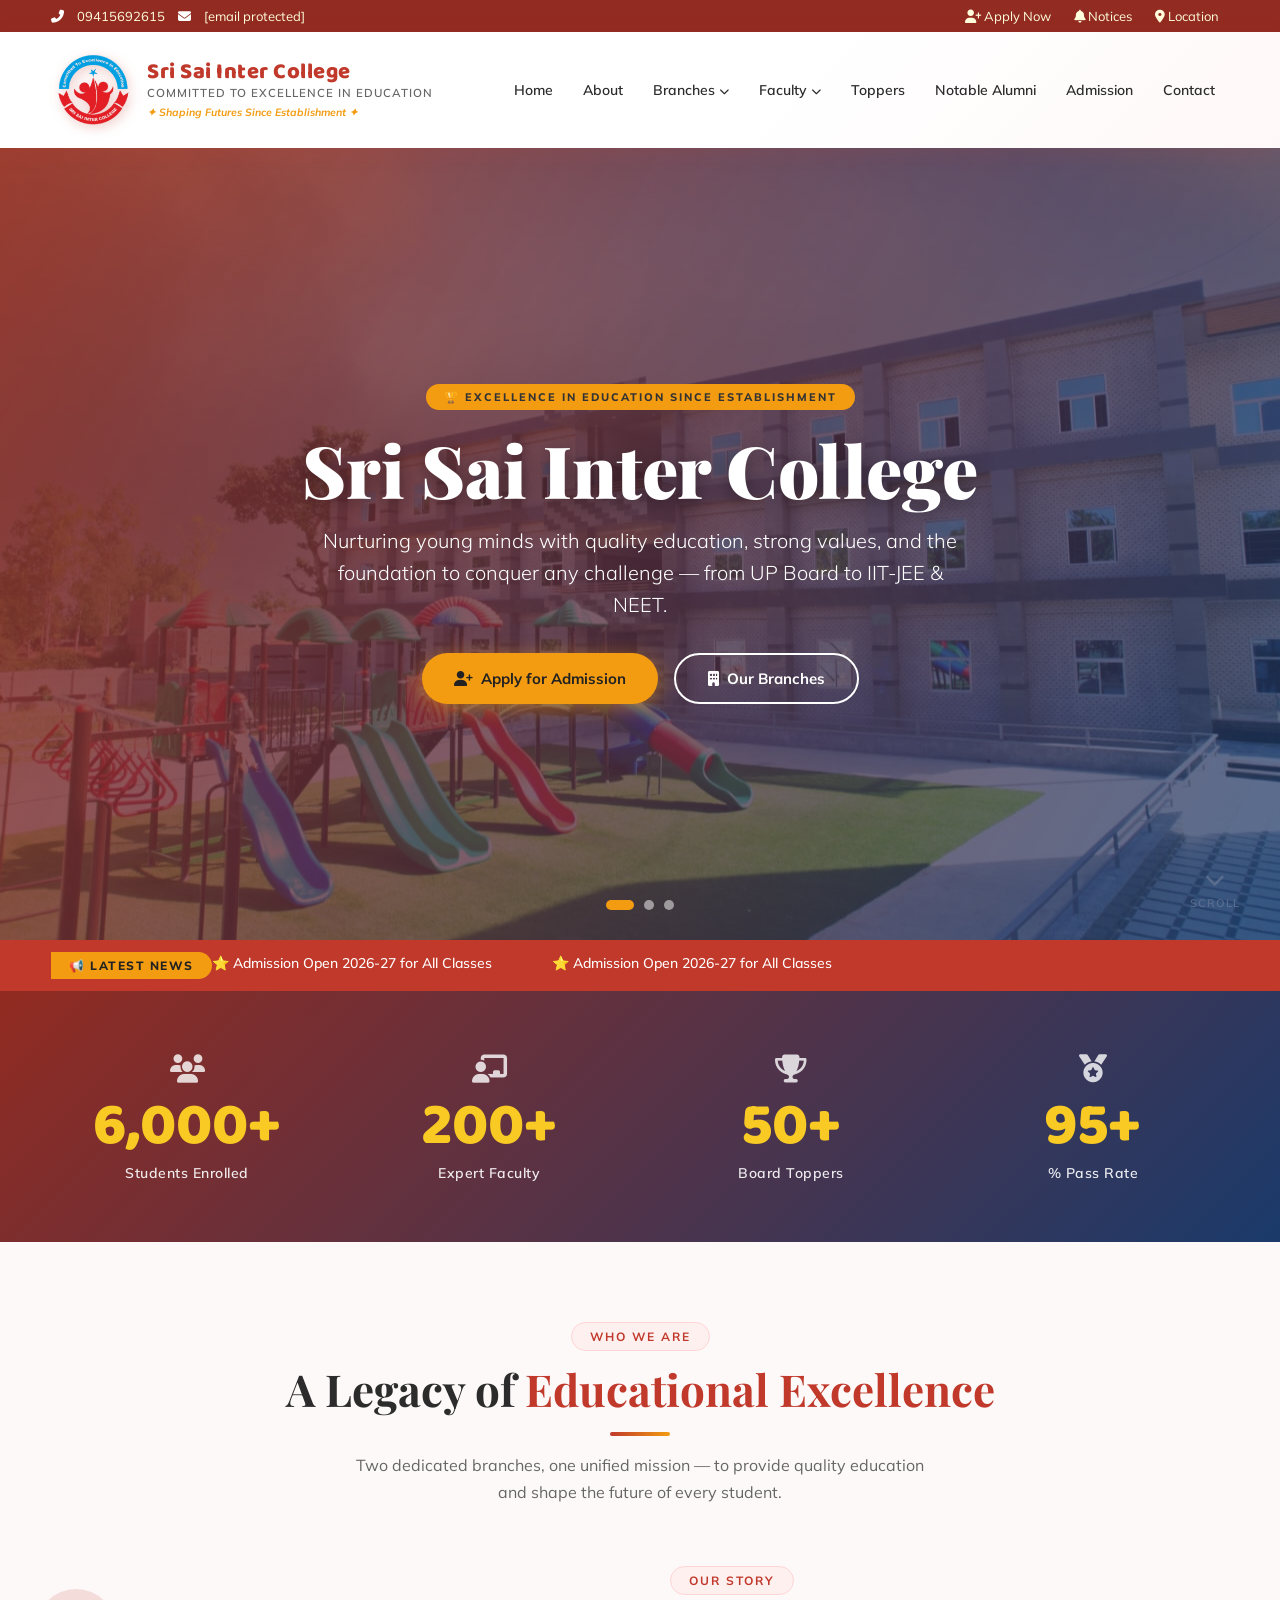
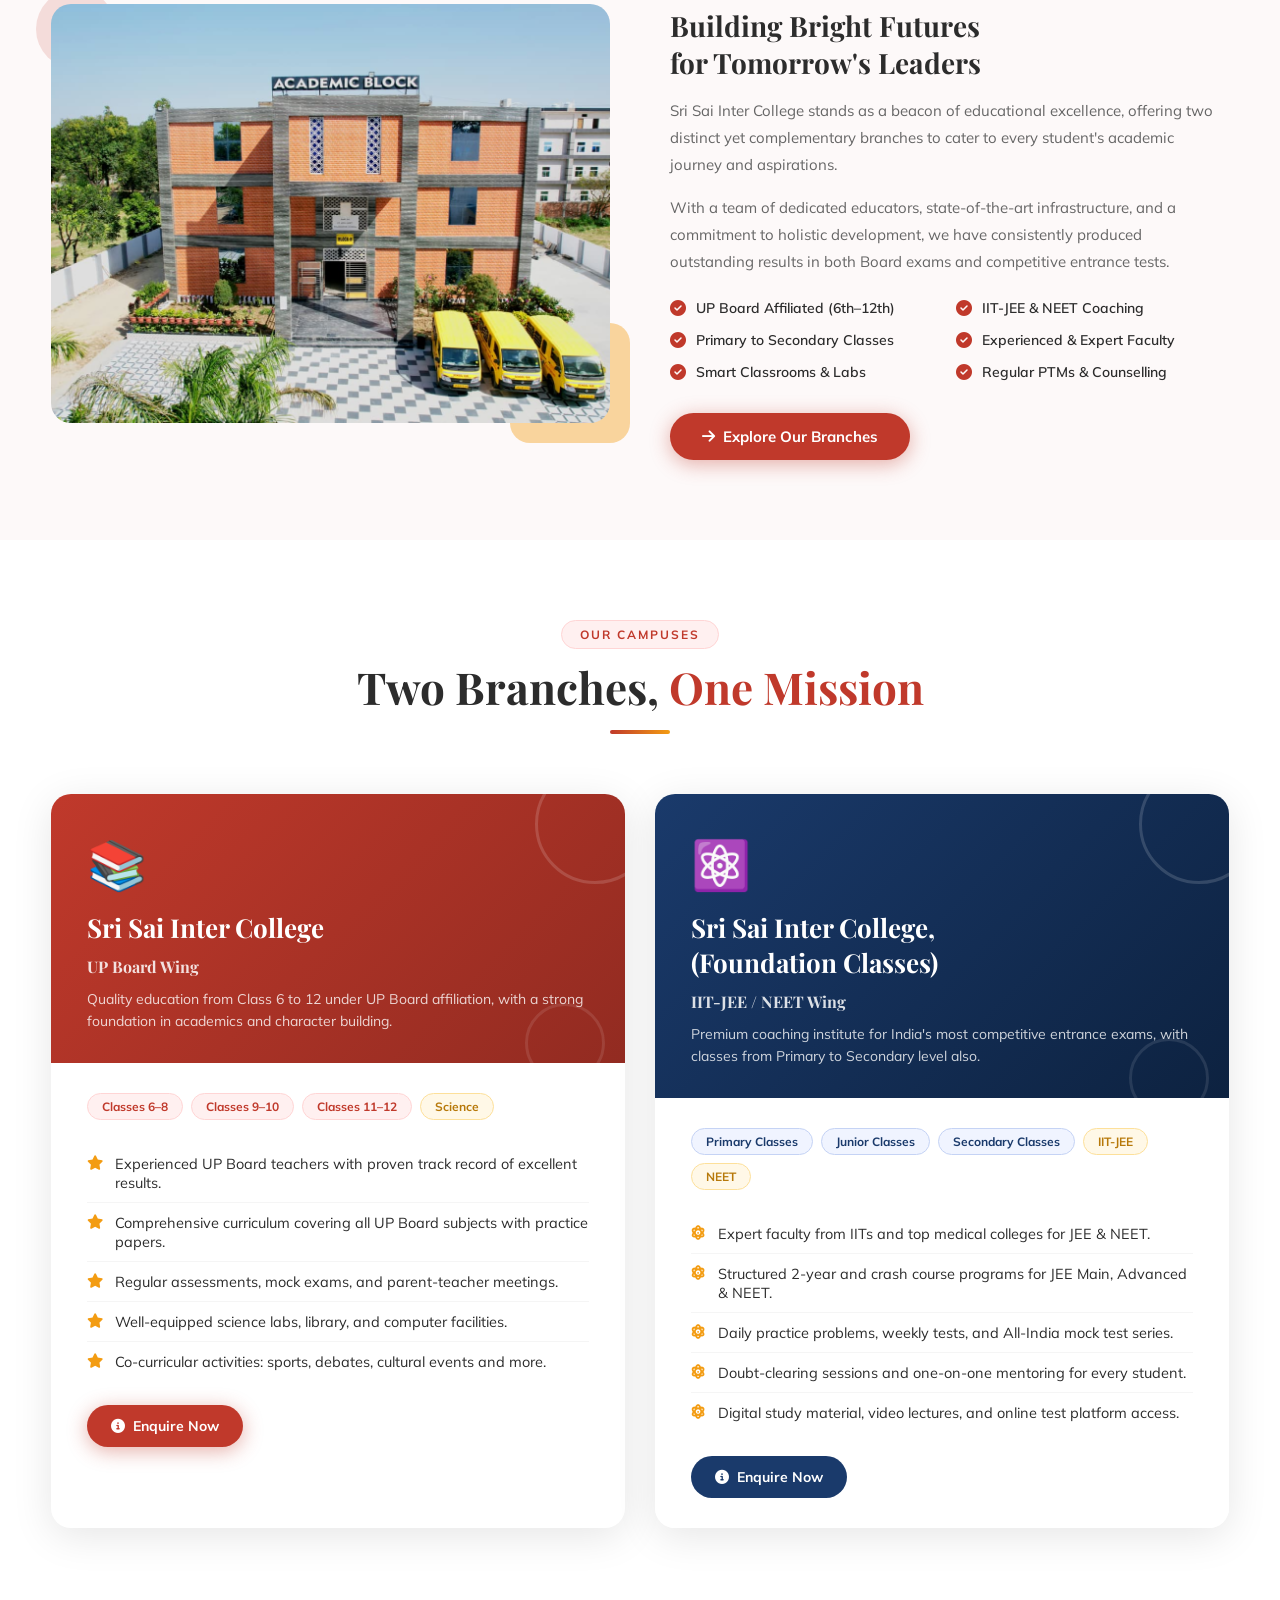
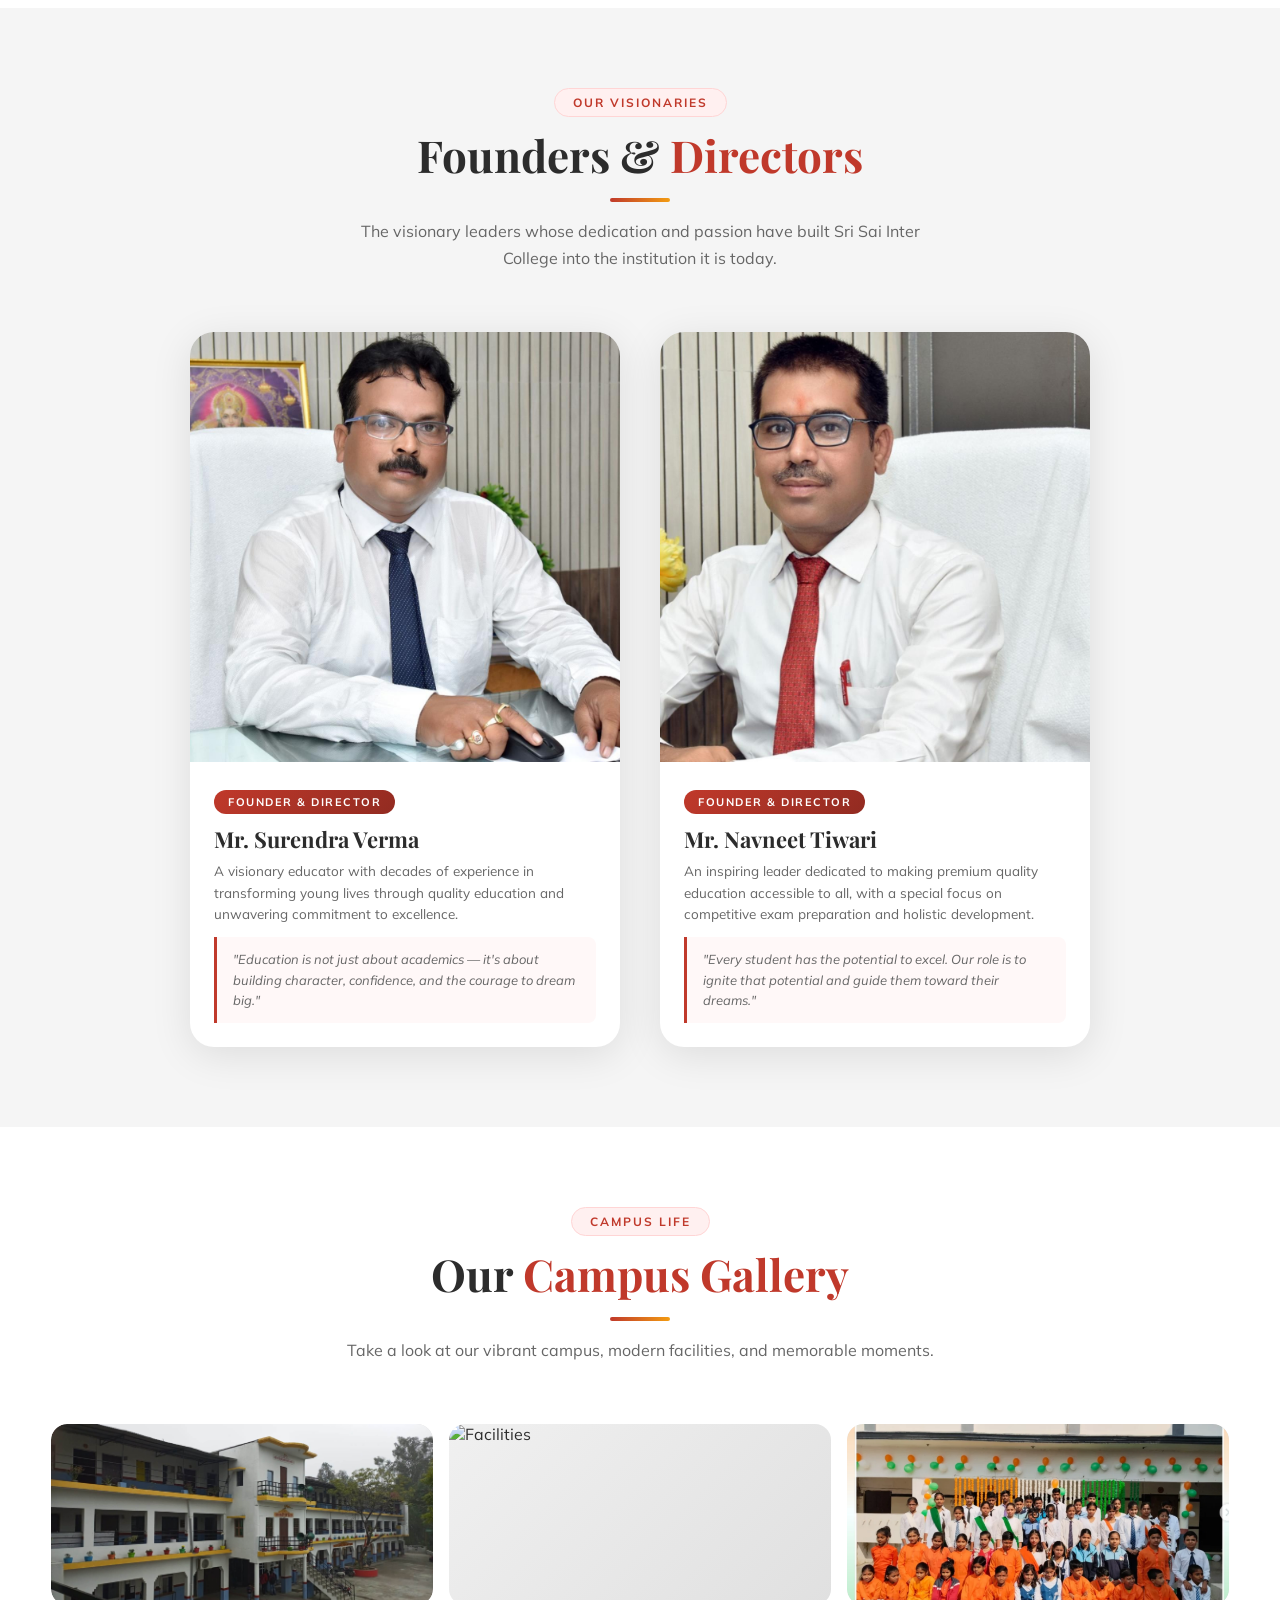
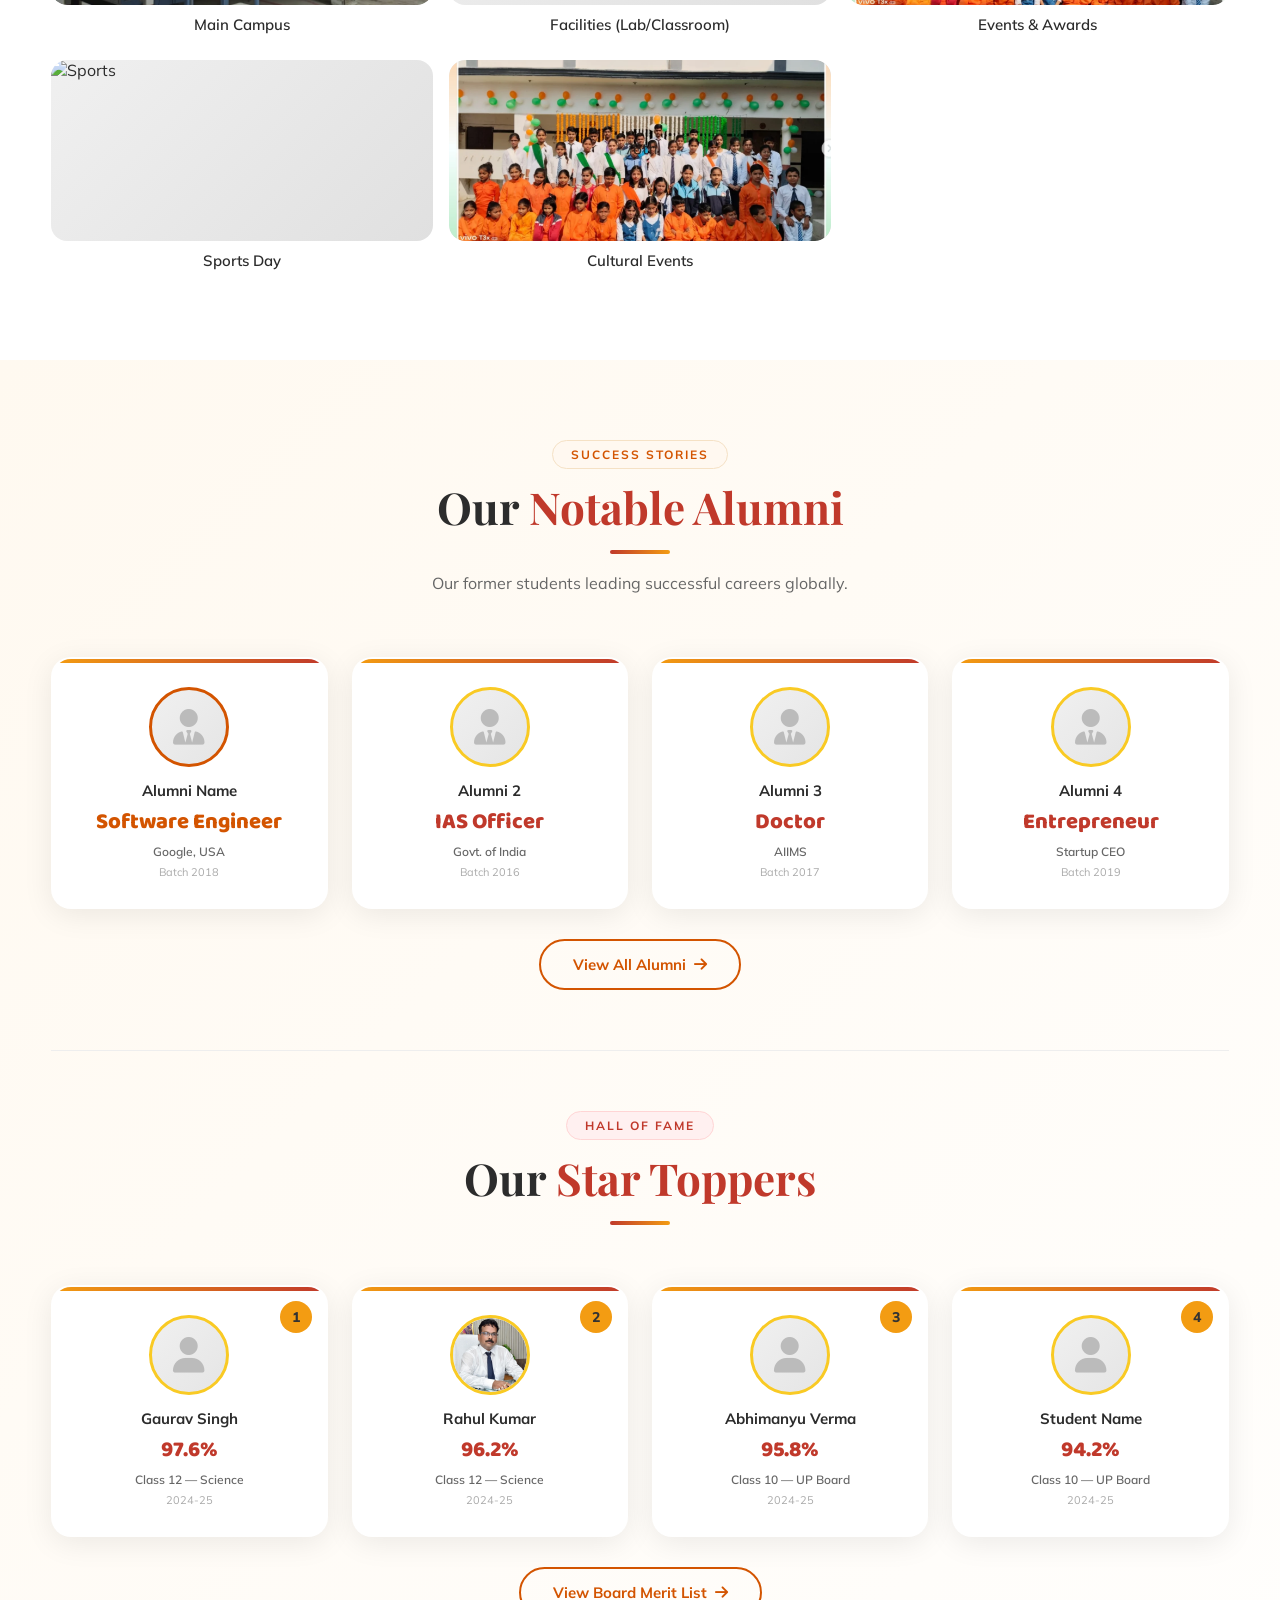
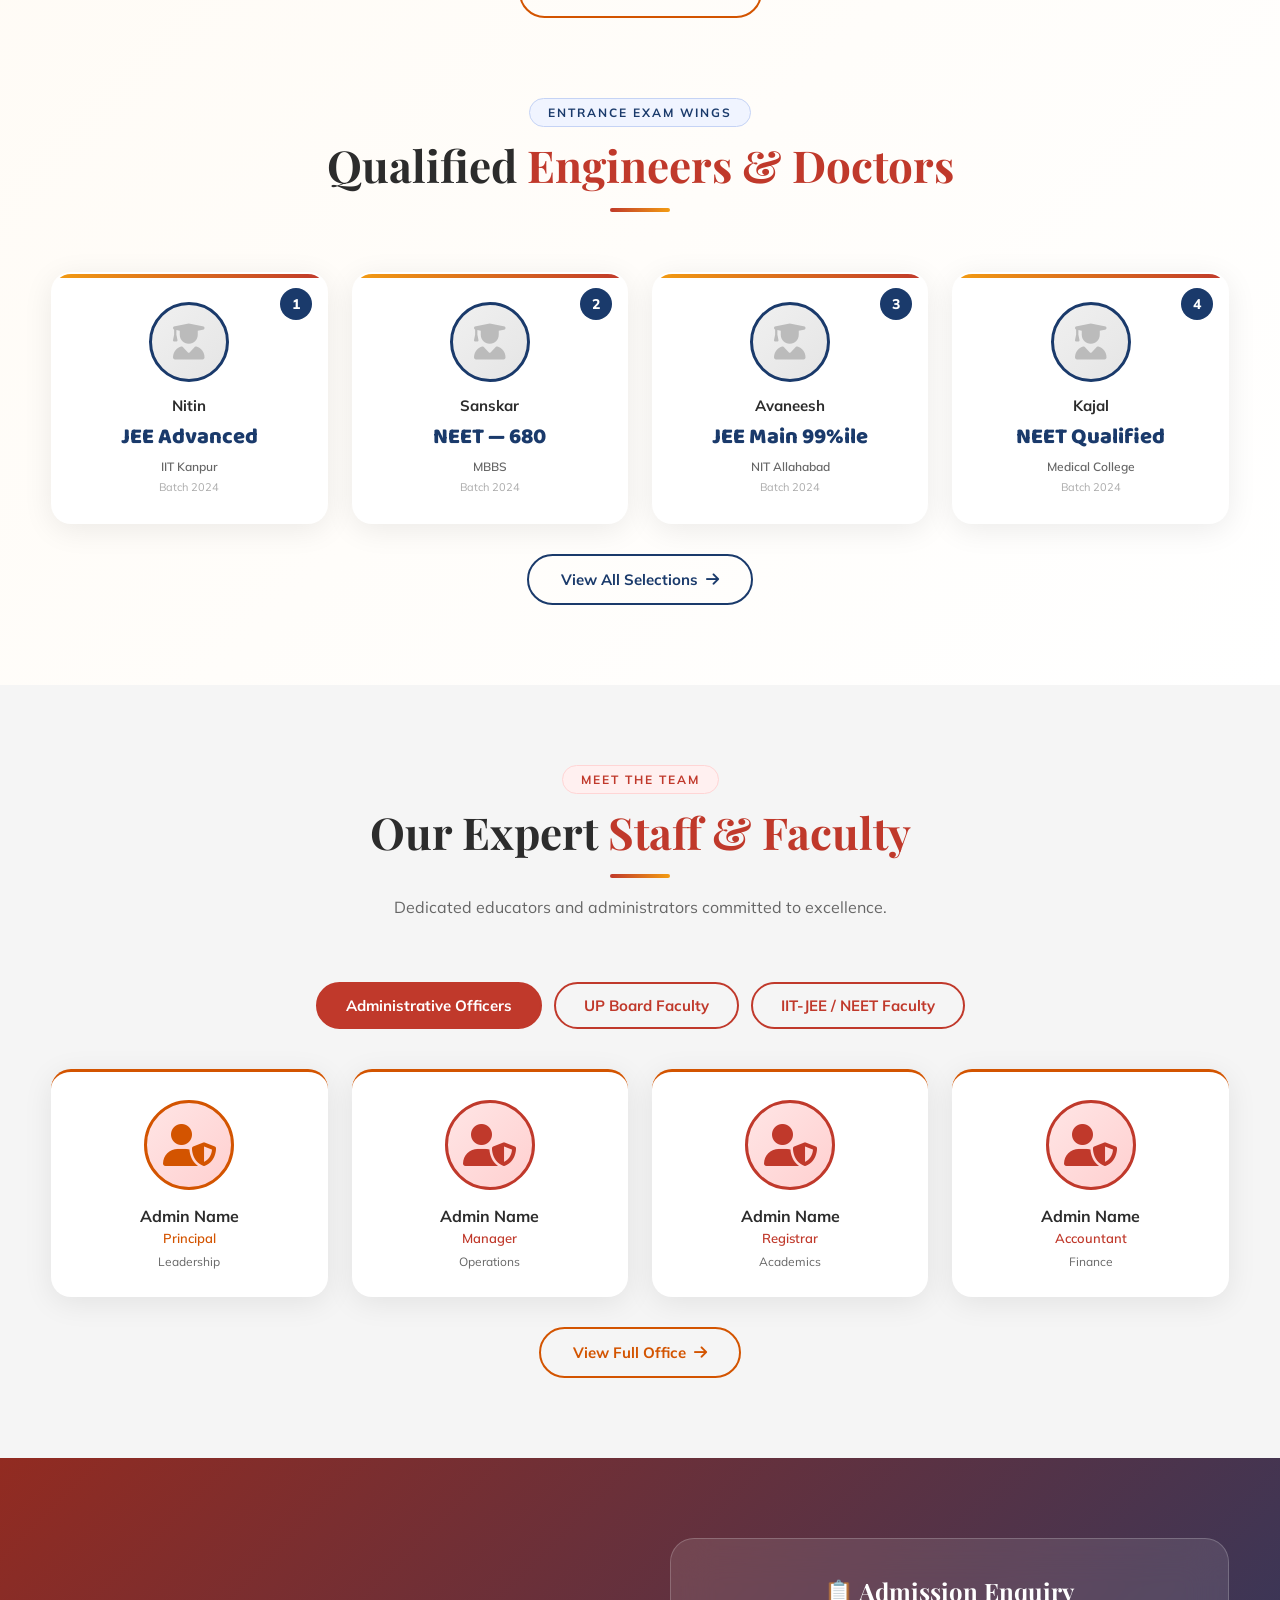
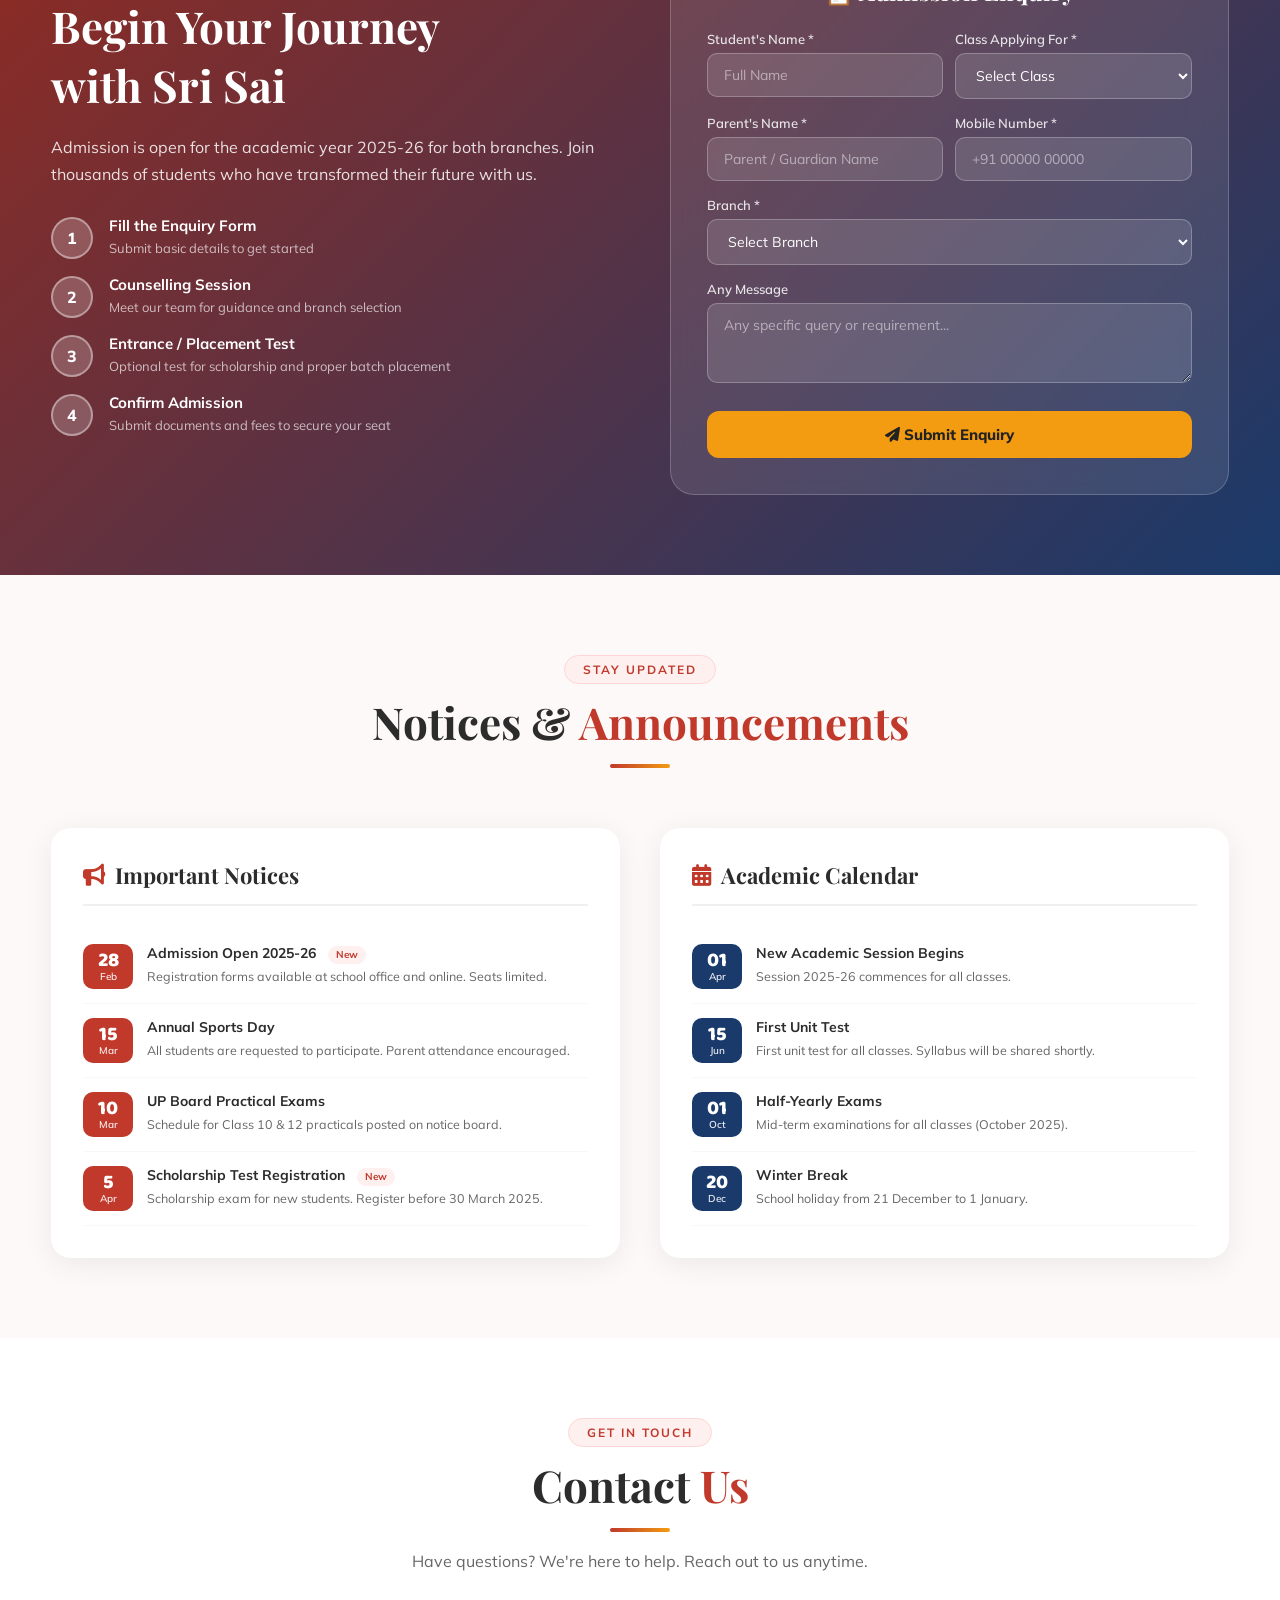
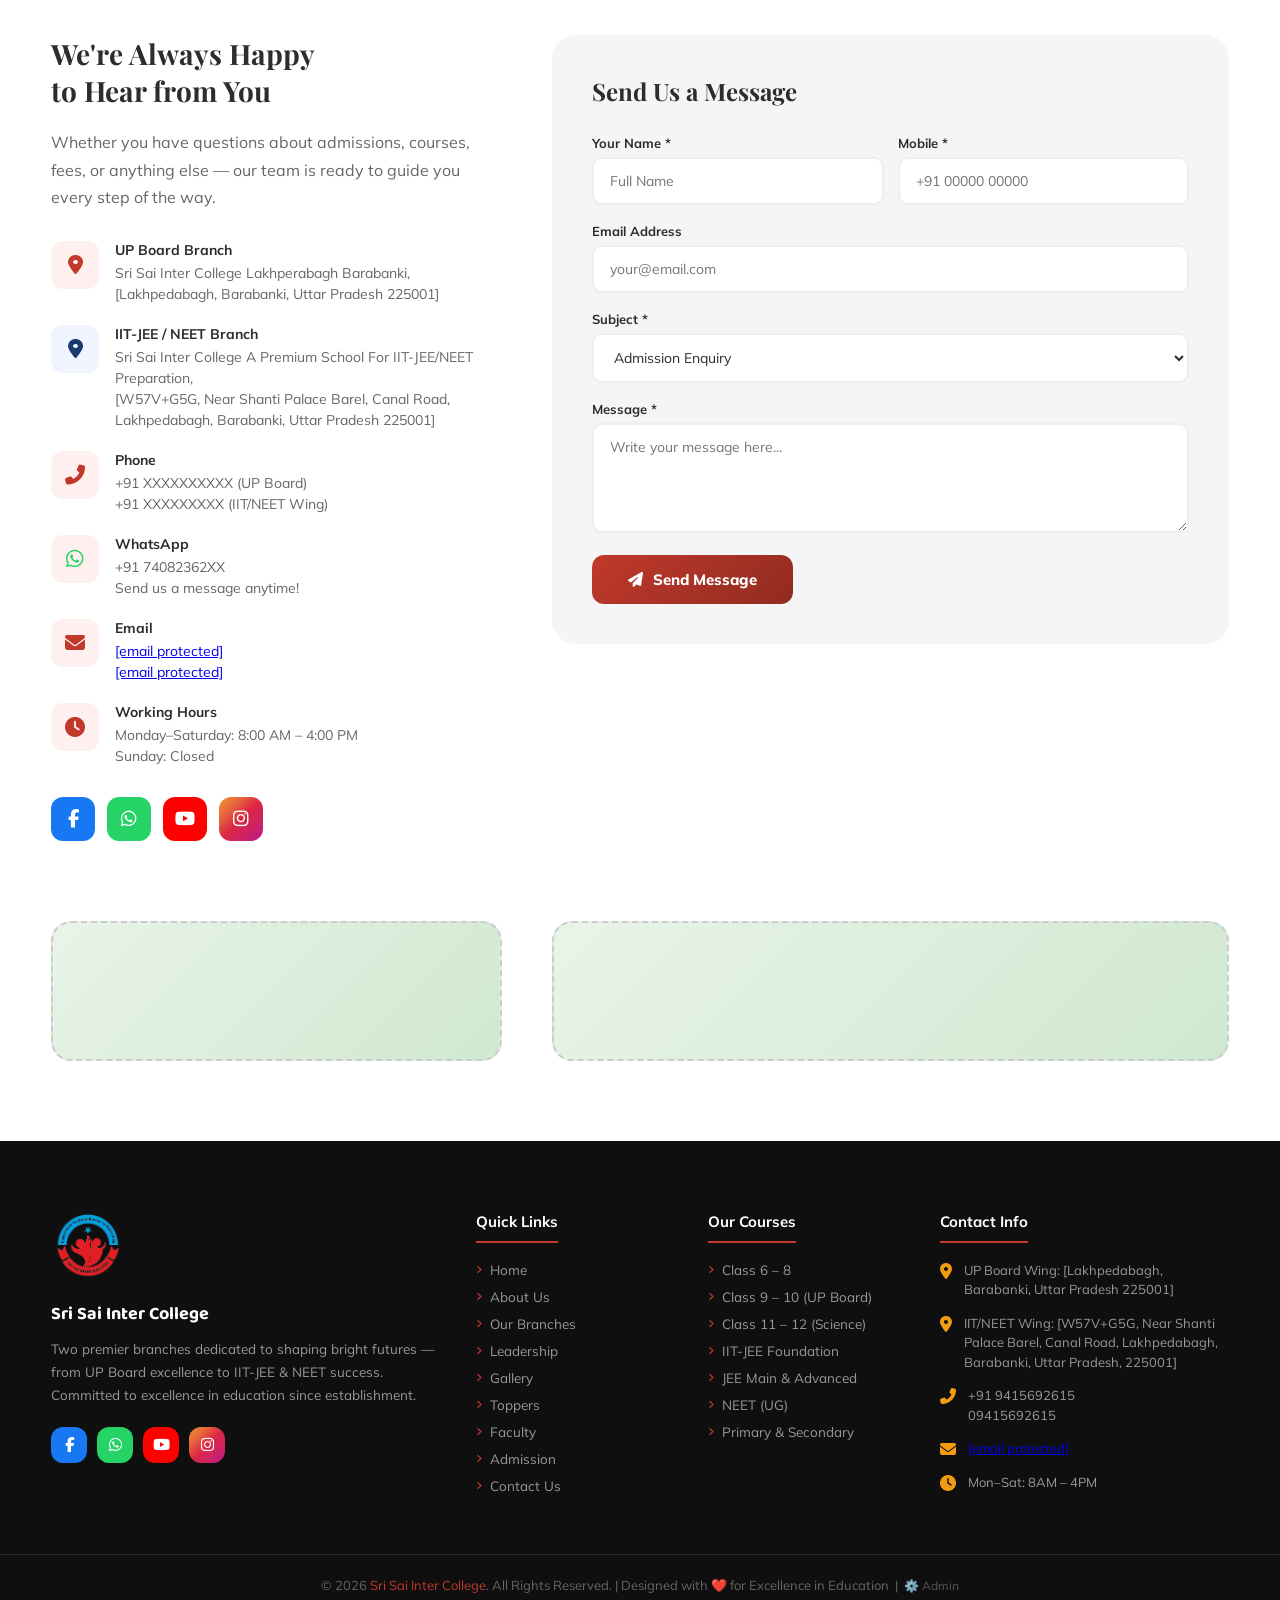
==== index.html @ f6dde7dd "Add files via upload" ====
<!DOCTYPE html>
<html lang="en">

<head>
  <meta charset="UTF-8">
  <meta name="viewport" content="width=device-width, initial-scale=1.0">
  <title>Sri Sai Inter College - Committed to Excellence in Education</title>
  <link rel="icon" type="image/png" href="img/Logo.png">
  <link
    href="https://fonts.googleapis.com/css2?family=Playfair+Display:wght@400;600;700;900&family=Mulish:wght@300;400;500;600;700&family=Baloo+2:wght@400;600;700;800&display=swap"
    rel="stylesheet">
  <link rel="stylesheet" href="https://cdnjs.cloudflare.com/ajax/libs/font-awesome/6.5.0/css/all.min.css">

  <link rel="stylesheet" href="style.css">
  <link rel="stylesheet" href="style2.css">


  <script type="text/javascript" src="https://cdn.jsdelivr.net/npm/@emailjs/browser@4/dist/email.min.js"></script>
  <script type="text/javascript">
    (function () {
      emailjs.init({
        publicKey: "5E8mNJidb7tfjSPS5",
      });
    })();
  </script>

  <script src="db.js"></script>
</head>

<body>

  <!-- TOP BAR -->
  <div class="top-bar">
    <div class="container">
      <div>
        <i class="fas fa-phone-alt"></i>
        <a href="tel:09415692615">09415692615</a>
        <i class="fas fa-envelope"></i>
        <a href="/cdn-cgi/l/email-protection#e390908a80cd8d9087a3848e828a8fcd808c8e"><span class="__cf_email__"
            data-cfemail="9be8e8f2f8b5f5e8ffdbfcf6faf2f7b5f8f4f6">[email&#160;protected]</span></a>
      </div>
      <div>
        <a href="#admission"><i class="fas fa-user-plus"></i> Apply Now</a>
        <a href="#notices"><i class="fas fa-bell"></i> Notices</a>
        <a href="#contact"><i class="fas fa-map-marker-alt"></i> Location</a>
      </div>
    </div>
  </div>

  <!-- HEADER -->
  <header id="top">
    <div class="container header-inner">
      <div class="logo-area">
        <img class="logo-img" src="img/Logo.png">
        <div class="logo-text">
          <h1>Sri Sai Inter College</h1>
          <p>Committed to Excellence in Education</p>
          <span class="tagline">✦ Shaping Futures Since Establishment ✦</span>
        </div>
      </div>
      <nav>
        <ul class="nav-links" id="navLinks">
          <li><a href="#home" class="active">Home</a></li>
          <li><a href="#about">About</a></li>

          <li class="dropdown">
            <a href="#branches">Branches <i class="fas fa-chevron-down" style="font-size:10px"></i></a>
            <ul class="dropdown-menu">
              <li><a href="#branch-upboard"><i class="fas fa-book"></i> UP Board (6th-12th)</a></li>
              <li><a href="#branch-iit"><i class="fas fa-atom"></i> IIT-JEE / NEET Wing</a></li>
            </ul>
          </li>

          <!-- <li class="dropdown">
            <a href="#faculty">Faculty <i class="fas fa-chevron-down" style="font-size:10px"></i></a>
            <ul class="dropdown-menu">
              <li><a href="#administration"><i class="fas fa-chalkboard-teacher"></i> Administration</a></li>
              <li><a href="#faculty-upboard-btn"><i class="fas fa-chalkboard-teacher"></i> UP Board Faculty</a></li>
              <li><a href="#faculty-iit"><i class="fas fa-graduation-cap"></i> IIT/NEET Faculty</a></li>
            </ul>
          </li> -->

          <li class="dropdown">
            <a href="#faculty">Faculty <i class="fas fa-chevron-down" style="font-size:10px"></i></a>
            <ul class="dropdown-menu">
              <li><a href="#faculty" onclick="switchTab('tab-admin', document.getElementById('faculty-admin-btn'))"><i
                    class="fas fa-user-shield"></i> Administration</a></li>
              <li><a href="#faculty"
                  onclick="switchTab('tab-upboard', document.getElementById('faculty-upboard-btn'))"><i
                    class="fas fa-chalkboard-teacher"></i> UP Board Faculty</a></li>
              <li><a href="#faculty" onclick="switchTab('tab-iit', document.getElementById('faculty-iit-btn'))"><i
                    class="fas fa-graduation-cap"></i> IIT/NEET Faculty</a></li>
            </ul>
          </li>

          <!-- <li class="dropdown">
  <a href="#faculty" class="dropbtn">Faculty <i class="fas fa-chevron-down" style="font-size:10px"></i></a>
  <ul class="dropdown-menu">
    <li><a href="#faculty" onclick="switchTab('tab-admin', document.getElementById('faculty-admin-btn'))"><i class="fas fa-user-shield"></i> Administration</a></li>
    <li><a href="#faculty" onclick="switchTab('tab-upboard', document.getElementById('faculty-upboard-btn'))"><i class="fas fa-chalkboard-teacher"></i> UP Board Faculty</a></li>
    <li><a href="#faculty" onclick="switchTab('tab-iit', document.getElementById('faculty-iit-btn'))"><i class="fas fa-graduation-cap"></i> IIT/NEET Faculty</a></li>
  </ul>
</li> -->


          <li><a href="#hall-of-fame">Toppers</a></li>
          <li><a href="#toppers">Notable Alumni</a></li>
          <li><a href="#admission">Admission</a></li>
          <li><a href="#contact">Contact</a></li>
        </ul>
        <div class="hamburger" id="hamburger" onclick="toggleNav()">
          <span></span><span></span><span></span>
        </div>
      </nav>
    </div>
  </header>

  <!-- HERO -->

  <section class="hero" id="home">

    <div class="hero-slide active" id="slide-0"
      style="display: flex; align-items: center; justify-content: center; text-align: center;">
      <div class="hero-overlay"
        style="position:absolute; inset:0; background:linear-gradient(120deg,rgba(146,43,33,0.85) 0%,rgba(26,58,107,0.7) 100%); z-index:1;">
      </div>

      <div
        style="position:absolute; inset:0; background:url('img/primary\ wing.jpeg') center/cover no-repeat; z-index:0;">
      </div>

      <div class="hero-content" style="position:relative; z-index:2; width: 100%; max-width: 800px; padding: 0 20px;">
        <div class="hero-badge">🏆 Excellence in Education Since Establishment</div>
        <h1 class="hero-title">Sri Sai Inter College</h1>
        <p class="hero-sub">Nurturing young minds with quality education, strong values, and the foundation to conquer
          any challenge — from UP Board to IIT-JEE & NEET.</p>
        <div class="hero-btns">
          <a href="#admission" class="btn btn-primary"><i class="fas fa-user-plus"></i> Apply for Admission</a>
          <a href="#branches" class="btn btn-outline"><i class="fas fa-building"></i> Our Branches</a>
        </div>
      </div>
    </div>

    <div class="hero-slide" id="slide-1"
      style="display: flex; align-items: center; justify-content: center; text-align: center;">
      <div class="hero-overlay"
        style="position:absolute; inset:0; background:linear-gradient(135deg, rgba(26,58,107,0.8) 0%, rgba(13,34,64,0.6) 100%); z-index:1;">
      </div>

      <div
        style="position:absolute; inset:0; background:url('img/academic\ block.jpeg') center/cover no-repeat; z-index:0;">
      </div>

      <div class="hero-content" style="position:relative; z-index:2; width: 100%; max-width: 800px; padding: 0 20px;">
        <div class="hero-badge">⚛️ Premium Coaching Wing</div>
        <h1 class="hero-title">IIT-JEE & NEET<br>Preparation</h1>
        <p class="hero-sub">Premium coaching for India's most competitive exams. Expert faculty, structured curriculum,
          and a proven track record of selections.</p>
        <div class="hero-btns">
          <a href="#branch-iit" class="btn btn-primary"><i class="fas fa-atom"></i> Explore IIT Wing</a>
          <a href="#contact" class="btn btn-outline"><i class="fas fa-phone"></i> Talk to Counsellor</a>
        </div>
      </div>
    </div>

    <div class="hero-slide" id="slide-2"
      style="display: flex; align-items: center; justify-content: center; text-align: center;">
      <div class="hero-overlay"
        style="position:absolute; inset:0; background:linear-gradient(135deg, rgba(125,28,14,0.8) 0%, rgba(192,57,43,0.6) 60%); z-index:1;">
      </div>

      <div
        style="position:absolute; inset:0; background:url('img/Main\ Campus.jpeg') center/cover no-repeat; z-index:0;">
      </div>

      <div class="hero-content" style="position:relative; z-index:2; width: 100%; max-width: 800px; padding: 0 20px;">
        <div class="hero-badge">📚 UP Board Excellence</div>
        <h1 class="hero-title">Quality Education<br>From Class 6 to 12</h1>
        <p class="hero-sub">UP Board affiliated curriculum with experienced teachers, modern classrooms, and a focus on
          building strong academic foundations.</p>
        <div class="hero-btns">
          <a href="#branch-upboard" class="btn btn-primary"><i class="fas fa-book"></i> Know More</a>
          <a href="#toppers" class="btn btn-outline"><i class="fas fa-trophy"></i> Our Toppers</a>
        </div>
      </div>
    </div>

    <div class="hero-dots">
      <span class="active" onclick="goSlide(0)"></span>
      <span onclick="goSlide(1)"></span>
      <span onclick="goSlide(2)"></span>
    </div>

    <div class="scroll-indicator">
      <i class="fas fa-chevron-down"></i>
      <span>SCROLL</span>
    </div>
  </section>

  <!-- TICKER -->
  <div class="ticker">
    <div class="container">
      <div class="ticker-inner">
        <div class="ticker-label">📢 Latest News</div>
        <div class="ticker-track">
          <div class="ticker-scroll" id="ticker">
            <span>Admission Open 2026-27 for All Classes</span>
            <span>Admission Open 2026-27 for All Classes</span>
          </div>
        </div>
      </div>
    </div>
  </div>

  <!-- STATS -->
  <section class="stats">
    <div class="container">
      <div class="stats-grid">
        <div class="stat-item reveal">
          <div class="stat-icon"><i class="fas fa-users"></i></div>
          <div class="stat-num" data-target="6000">0</div>
          <div class="stat-label">Students Enrolled</div>
        </div>
        <div class="stat-item reveal" style="transition-delay:0.1s">
          <div class="stat-icon"><i class="fas fa-chalkboard-teacher"></i></div>
          <div class="stat-num" data-target="200">0</div>
          <div class="stat-label">Expert Faculty</div>
        </div>
        <div class="stat-item reveal" style="transition-delay:0.2s">
          <div class="stat-icon"><i class="fas fa-trophy"></i></div>
          <div class="stat-num" data-target="50">0</div>
          <div class="stat-label">Board Toppers</div>
        </div>
        <div class="stat-item reveal" style="transition-delay:0.3s">
          <div class="stat-icon"><i class="fas fa-medal"></i></div>
          <div class="stat-num" data-target="95">0</div>
          <div class="stat-label">% Pass Rate</div>
        </div>
      </div>
    </div>
  </section>

  <!-- ABOUT -->

  <section class="about" id="about">
    <div class="container">
      <div class="section-header reveal">
        <div class="section-tag">Who We Are</div>
        <h2 class="section-title">A Legacy of <span>Educational Excellence</span></h2>
        <div class="section-line"></div>
        <p class="section-subtitle">Two dedicated branches, one unified mission — to provide quality education and shape
          the future of every student.</p>
      </div>

      <div class="about-grid">
        <div class="about-img-wrap reveal-left">
          <img src="img/academic block.jpeg" alt="Sri Sai Inter College Building"
            style="width:100%; border-radius:20px; aspect-ratio:4/3; object-fit:cover; display:block;">
          <div class="about-deco"></div>
          <div class="about-deco2"></div>
        </div>

        <div class="about-text reveal-right">
          <div class="section-tag" style="margin-bottom:12px">Our Story</div>
          <h3>Building Bright Futures<br>for Tomorrow's Leaders</h3>
          <p>Sri Sai Inter College stands as a beacon of educational excellence, offering two distinct yet complementary
            branches to cater to every student's academic journey and aspirations.</p>
          <p>With a team of dedicated educators, state-of-the-art infrastructure, and a commitment to holistic
            development, we have consistently produced outstanding results in both Board exams and competitive entrance
            tests.</p>

          <div class="about-features">
            <div class="about-feat"><i class="fas fa-check-circle"></i> UP Board Affiliated (6th–12th)</div>
            <div class="about-feat"><i class="fas fa-check-circle"></i> IIT-JEE & NEET Coaching</div>
            <div class="about-feat"><i class="fas fa-check-circle"></i> Primary to Secondary Classes</div>
            <div class="about-feat"><i class="fas fa-check-circle"></i> Experienced & Expert Faculty</div>
            <div class="about-feat"><i class="fas fa-check-circle"></i> Smart Classrooms & Labs</div>
            <div class="about-feat"><i class="fas fa-check-circle"></i> Regular PTMs & Counselling</div>
          </div>

          <a href="#branches" class="btn btn-red" style="margin-top:8px">
            <i class="fas fa-arrow-right"></i> Explore Our Branches
          </a>
        </div>
      </div>
    </div>
  </section>


  <!-- BRANCHES -->
  <section class="branches" id="branches">
    <div class="container">
      <div class="section-header reveal">
        <div class="section-tag">Our Campuses</div>
        <h2 class="section-title">Two Branches, <span>One Mission</span></h2>
        <div class="section-line"></div>
      </div>
      <div class="branch-cards">

        <!-- UP Board Branch -->
        <div class="branch-card reveal-left" id="branch-upboard">
          <div class="branch-header">
            <div class="branch-deco"></div>
            <div class="branch-deco2"></div>
            <span class="branch-icon">📚</span>
            <h3>Sri Sai Inter College<br><small style="font-size:16px;opacity:0.85">UP Board Wing</small></h3>
            <p>Quality education from Class 6 to 12 under UP Board affiliation, with a strong foundation in academics
              and character building.</p>
          </div>
          <div class="branch-body">
            <div style="margin-bottom:16px">
              <span class="branch-badge badge-red">Classes 6–8</span>
              <span class="branch-badge badge-red">Classes 9–10</span>
              <span class="branch-badge badge-red">Classes 11–12</span>
              <span class="branch-badge badge-gold">Science</span>
            </div>
            <ul class="branch-features">
              <li><i class="fas fa-star"></i><span>Experienced UP Board teachers with proven track record of excellent
                  results.</span></li>
              <li><i class="fas fa-star"></i><span>Comprehensive curriculum covering all UP Board subjects with practice
                  papers.</span></li>
              <li><i class="fas fa-star"></i><span>Regular assessments, mock exams, and parent-teacher meetings.</span>
              </li>
              <li><i class="fas fa-star"></i><span>Well-equipped science labs, library, and computer facilities.</span>
              </li>
              <li><i class="fas fa-star"></i><span>Co-curricular activities: sports, debates, cultural events and
                  more.</span></li>
            </ul>
            <a href="#contact" class="btn btn-red" style="font-size:14px;padding:12px 24px"><i
                class="fas fa-info-circle"></i> Enquire Now</a>
          </div>
        </div>


        <!-- IIT Branch -->
        <div class="branch-card reveal-right" id="branch-iit">
          <div class="branch-header">
            <div class="branch-deco"></div>
            <div class="branch-deco2"></div>
            <span class="branch-icon">⚛️</span>
            <h3>Sri Sai Inter College, <br> (Foundation Classes)<br><small style="font-size:16px;opacity:0.85">IIT-JEE /
                NEET Wing</small></h3>
            <p>Premium coaching institute for India's most competitive entrance exams, with classes from Primary to
              Secondary level also.</p>
          </div>
          <div class="branch-body">
            <div style="margin-bottom:16px">
              <span class="branch-badge badge-blue">Primary Classes</span>
              <span class="branch-badge badge-blue">Junior Classes</span>
              <span class="branch-badge badge-blue">Secondary Classes</span>
              <span class="branch-badge badge-gold">IIT-JEE</span>
              <span class="branch-badge badge-gold">NEET</span>
            </div>
            <ul class="branch-features">
              <li><i class="fas fa-atom"></i><span>Expert faculty from IITs and top medical colleges for JEE &
                  NEET.</span></li>
              <li><i class="fas fa-atom"></i><span>Structured 2-year and crash course programs for JEE Main, Advanced &
                  NEET.</span></li>
              <li><i class="fas fa-atom"></i><span>Daily practice problems, weekly tests, and All-India mock test
                  series.</span></li>
              <li><i class="fas fa-atom"></i><span>Doubt-clearing sessions and one-on-one mentoring for every
                  student.</span></li>
              <li><i class="fas fa-atom"></i><span>Digital study material, video lectures, and online test platform
                  access.</span></li>
            </ul>
            <a href="#contact" class="btn"
              style="background:var(--blue-accent);color:#fff;font-size:14px;padding:12px 24px"><i
                class="fas fa-info-circle"></i> Enquire Now</a>
          </div>
        </div>
      </div>
    </div>
  </section>


  <!-- LEADERSHIP -->
  <section class="leadership" id="leadership">
    <div class="container">
      <div class="section-header reveal">
        <div class="section-tag">Our Visionaries</div>
        <h2 class="section-title">Founders & <span>Directors</span></h2>
        <div class="section-line"></div>
        <p class="section-subtitle">The visionary leaders whose dedication and passion have built Sri Sai Inter College
          into the institution it is today.</p>
      </div>
      <div class="leaders-grid">
        <div class="leader-card reveal-left">
          <img class="leader-img" src="img/Surendra Sir.jpeg" alt="Mr. Surendra Verma">
          <div class="leader-info">
            <span class="leader-title">Founder & Director</span>
            <h3>Mr. Surendra Verma</h3>
            <p>A visionary educator with decades of experience in transforming young lives through quality education and
              unwavering commitment to excellence.</p>
            <div class="leader-quote">"Education is not just about academics — it's about building character,
              confidence, and the courage to dream big."</div>
          </div>
        </div>
        <div class="leader-card reveal-right">
          <img class="leader-img" src="img/Navneet Sir.jpeg" alt="Mr. Navneet Tiwari">
          <div class="leader-info">
            <span class="leader-title">Founder & Director</span>
            <h3>Mr. Navneet Tiwari</h3>
            <p>An inspiring leader dedicated to making premium quality education accessible to all, with a special focus
              on competitive exam preparation and holistic development.</p>
            <div class="leader-quote">"Every student has the potential to excel. Our role is to ignite that potential
              and guide them toward their dreams."</div>
          </div>
        </div>
      </div>
    </div>
  </section>



  <!-- GALLERY -->


  <section class="gallery" id="gallery">
    <div class="container">
      <div class="section-header reveal">
        <div class="section-tag">Campus Life</div>
        <h2 class="section-title">Our <span>Campus Gallery</span></h2>
        <div class="section-line"></div>
        <p class="section-subtitle">Take a look at our vibrant campus, modern facilities, and memorable moments.</p>
      </div>

      <div class="gallery-grid">
        <div class="gallery-item-container">
          <div class="gallery-item">
            <img src="img/Main Campus.jpeg" alt="Main Campus" class="gallery-img-static">
            <div class="gallery-overlay"><i class="fas fa-expand-alt"></i></div>
          </div>
          <div class="gallery-caption">Main Campus</div>
        </div>

        <div class="gallery-item-container">
          <div class="gallery-item">
            <img src="path-to-lab.jpg" alt="Facilities" class="gallery-img-static">
            <div class="gallery-overlay"><i class="fas fa-expand-alt"></i></div>
          </div>
          <div class="gallery-caption">Facilities (Lab/Classroom)</div>
        </div>

        <div class="gallery-item-container">
          <div class="gallery-item">
            <img src="img/Republic Day.png" alt="Events" class="gallery-img-static">
            <div class="gallery-overlay"><i class="fas fa-expand-alt"></i></div>
          </div>
          <div class="gallery-caption">Events & Awards</div>
        </div>

        <div class="gallery-item-container">
          <div class="gallery-item">
            <img src="path-to-sports.jpg" alt="Sports" class="gallery-img-static">
            <div class="gallery-overlay"><i class="fas fa-expand-alt"></i></div>
          </div>
          <div class="gallery-caption">Sports Day</div>
        </div>

        <div class="gallery-item-container">
          <div class="gallery-item">
            <img src="img/Republic Day.png" alt="Cultural" class="gallery-img-static">
            <div class="gallery-overlay"><i class="fas fa-expand-alt"></i></div>
          </div>
          <div class="gallery-caption">Cultural Events</div>
        </div>
      </div>
    </div>
  </section>


  <!-- TOPPERS -->

  <section class="toppers" id="toppers">
    <div class="container">

      <div class="section-header reveal">
        <div class="section-tag" style="background:#fff8f0; color:#d35400; border-color:#f5e1c5">Success Stories</div>
        <h2 class="section-title">Our <span>Notable Alumni</span></h2>
        <div class="section-line"></div>
        <p class="section-subtitle">Our former students leading successful careers globally.</p>
      </div>

      <div class="toppers-grid">
        <div class="topper-card reveal" style="--before-bg:#d35400">
          <div class="topper-photo" onclick="uploadTopperPhoto(this)" style="border-color:#d35400"><i
              class="fas fa-user-tie"></i></div>
          <div class="topper-name">Alumni Name</div>
          <div class="topper-score" style="color:#d35400">Software Engineer</div>
          <div class="topper-class">Google, USA</div>
          <div class="topper-year">Batch 2018</div>
        </div>
        <div class="topper-card reveal" style="--before-bg:#d35400">
          <div class="topper-photo"><i class="fas fa-user-tie"></i></div>
          <div class="topper-name">Alumni 2</div>
          <div class="topper-score">IAS Officer</div>
          <div class="topper-class">Govt. of India</div>
          <div class="topper-year">Batch 2016</div>
        </div>
        <div class="topper-card reveal" style="--before-bg:#d35400">
          <div class="topper-photo"><i class="fas fa-user-tie"></i></div>
          <div class="topper-name">Alumni 3</div>
          <div class="topper-score">Doctor</div>
          <div class="topper-class">AIIMS</div>
          <div class="topper-year">Batch 2017</div>
        </div>
        <div class="topper-card reveal" style="--before-bg:#d35400">
          <div class="topper-photo"><i class="fas fa-user-tie"></i></div>
          <div class="topper-name">Alumni 4</div>
          <div class="topper-score">Entrepreneur</div>
          <div class="topper-class">Startup CEO</div>
          <div class="topper-year">Batch 2019</div>
        </div>
      </div>

      <div style="text-align:center; margin-top:30px;">
        <a href="Alumini/alumni.html" target="_blank" class="btn btn-outline"
          style="border-color:#d35400; color:#d35400;">View All
          Alumni <i class="fas fa-arrow-right"></i></a>
      </div>

      <hr style="margin: 60px 0; border: 0; border-top: 1px solid #eee;">

      <div class="section-header reveal" id="hall-of-fame">
        <div class="section-tag">Hall of Fame</div>
        <h2 class="section-title">Our <span>Star Toppers</span></h2>
        <div class="section-line"></div>
      </div>

      <div class="toppers-grid">
        <div class="topper-card reveal">
          <div class="topper-rank">1</div>
          <div class="topper-photo"><i class="fas fa-user"></i></div>
          <div class="topper-name">Gaurav Singh</div>
          <div class="topper-score">97.6%</div>
          <div class="topper-class">Class 12 — Science</div>
          <div class="topper-year">2024-25</div>
        </div>
        <div class="topper-card reveal">
          <div class="topper-rank">2</div>
          <div class="topper-photo"><img src="img/Surendra Sir.jpeg" alt="Topper"
              style="width:100%; height:100%; object-fit:cover; border-radius:50%;"></div>
          <div class="topper-name">Rahul Kumar</div>
          <div class="topper-score">96.2%</div>
          <div class="topper-class">Class 12 — Science</div>
          <div class="topper-year">2024-25</div>
        </div>
        <div class="topper-card reveal">
          <div class="topper-rank">3</div>
          <div class="topper-photo"><i class="fas fa-user"></i></div>
          <div class="topper-name">Abhimanyu Verma</div>
          <div class="topper-score">95.8%</div>
          <div class="topper-class">Class 10 — UP Board</div>
          <div class="topper-year">2024-25</div>
        </div>
        <div class="topper-card reveal">
          <div class="topper-rank">4</div>
          <div class="topper-photo"><i class="fas fa-user"></i></div>
          <div class="topper-name">Student Name</div>
          <div class="topper-score">94.2%</div>
          <div class="topper-class">Class 10 — UP Board</div>
          <div class="topper-year">2024-25</div>
        </div>
      </div>

      <div style="text-align:center; margin-top:30px;">
        <a href="up-toppers/toppers.html" target="_blank" class="btn btn-outline"
          style="border-color:#d35400; color:#d35400;"> View Board
          Merit List <i class="fas fa-arrow-right"></i></a>
      </div>

      <div style="margin-top:80px">
        <div class="section-header reveal">
          <div class="section-tag" style="background:#f0f4ff; color:var(--blue-accent); border-color:#c5d3f5">Entrance
            Exam Wings</div>
          <h2 class="section-title">Qualified <span>Engineers & Doctors</span></h2>
          <div class="section-line"></div>
        </div>

        <div class="toppers-grid">

          <div class="topper-card reveal" style="--before-bg:var(--blue-accent)">
            <div class="topper-rank" style="background:var(--blue-accent);color:#fff">1</div>
            <div class="topper-photo" style="border-color:var(--blue-accent)"><i class="fas fa-user-graduate"></i></div>
            <div class="topper-name">Nitin</div>
            <div class="topper-score" style="color:var(--blue-accent)">JEE Advanced</div>
            <div class="topper-class">IIT Kanpur</div>
            <div class="topper-year">Batch 2024</div>
          </div>
          <div class="topper-card reveal" style="--before-bg:var(--blue-accent)">
            <div class="topper-rank" style="background:var(--blue-accent);color:#fff">2</div>
            <div class="topper-photo" style="border-color:var(--blue-accent)"><i class="fas fa-user-graduate"></i></div>
            <div class="topper-name">Sanskar</div>
            <div class="topper-score" style="color:var(--blue-accent)">NEET — 680</div>
            <div class="topper-class">MBBS</div>
            <div class="topper-year">Batch 2024</div>
          </div>
          <div class="topper-card reveal" style="--before-bg:var(--blue-accent)">
            <div class="topper-rank" style="background:var(--blue-accent);color:#fff">3</div>
            <div class="topper-photo" style="border-color:var(--blue-accent)"><i class="fas fa-user-graduate"></i></div>
            <div class="topper-name">Avaneesh</div>
            <div class="topper-score" style="color:var(--blue-accent)">JEE Main 99%ile</div>
            <div class="topper-class">NIT Allahabad</div>
            <div class="topper-year">Batch 2024</div>
          </div>
          <div class="topper-card reveal" style="--before-bg:var(--blue-accent)">
            <div class="topper-rank" style="background:var(--blue-accent);color:#fff">4</div>
            <div class="topper-photo" style="border-color:var(--blue-accent)"><i class="fas fa-user-graduate"></i></div>
            <div class="topper-name">Kajal</div>
            <div class="topper-score" style="color:var(--blue-accent)">NEET Qualified</div>
            <div class="topper-class">Medical College</div>
            <div class="topper-year">Batch 2024</div>
          </div>
        </div>

        <div style="text-align:center; margin-top:30px;">
          <a href="Entrance-topper/entrance.html" target="_blank" class="btn btn-outline"
            style="border-color:var(--blue-accent); color:var(--blue-accent);">View All Selections <i
              class="fas fa-arrow-right"></i></a>
        </div>
      </div>

    </div>
  </section>

  <!-- FACULTY -->

  <section class="faculty" id="faculty">
    <div class="container">
      <div class="section-header reveal">
        <div class="section-tag">Meet the Team</div>
        <h2 class="section-title">Our Expert <span>Staff & Faculty</span></h2>
        <div class="section-line"></div>
        <p class="section-subtitle">Dedicated educators and administrators committed to excellence.</p>
      </div>

      <div class="branch-tabs">
        <button class="tab-btn active" onclick="switchTab('tab-admin', this)" id="faculty-admin-btn">Administrative
          Officers</button>
        <button class="tab-btn" onclick="switchTab('tab-upboard', this)" id="faculty-upboard-btn">UP Board
          Faculty</button>
        <button class="tab-btn" onclick="switchTab('tab-iit', this)" id="faculty-iit-btn">IIT-JEE / NEET
          Faculty</button>
      </div>

      <div class="tab-content active" id="tab-admin">
        <div class="faculty-grid">
          <div class="faculty-card reveal" style="border-top:3px solid #d35400">
            <div class="faculty-photo" style="border-color:#d35400"><i class="fas fa-user-shield"
                style="color:#d35400"></i></div>
            <div class="faculty-name">Admin Name</div>
            <div class="faculty-subject" style="color:#d35400">Principal</div>
            <div class="faculty-exp">Leadership</div>
          </div>
          <div class="faculty-card reveal" style="border-top:3px solid #d35400; transition-delay:0.1s">
            <div class="faculty-photo"><i class="fas fa-user-shield"></i></div>
            <div class="faculty-name">Admin Name</div>
            <div class="faculty-subject">Manager</div>
            <div class="faculty-exp">Operations</div>
          </div>
          <div class="faculty-card reveal" style="border-top:3px solid #d35400; transition-delay:0.2s">
            <div class="faculty-photo"><i class="fas fa-user-shield"></i></div>
            <div class="faculty-name">Admin Name</div>
            <div class="faculty-subject">Registrar</div>
            <div class="faculty-exp">Academics</div>
          </div>
          <div class="faculty-card reveal" style="border-top:3px solid #d35400; transition-delay:0.3s">
            <div class="faculty-photo"><i class="fas fa-user-shield"></i></div>
            <div class="faculty-name">Admin Name</div>
            <div class="faculty-subject">Accountant</div>
            <div class="faculty-exp">Finance</div>
          </div>
        </div>
        <div style="text-align:center; margin-top:30px;">
          <a href="Faculty/team.html" target="_blank" class="btn btn-outline"
            style="border-color:#d35400; color:#d35400;">View Full
            Office <i class="fas fa-arrow-right"></i></a>
        </div>
      </div>

      <div class="tab-content" id="tab-upboard">
        <div class="faculty-grid">
          <div class="faculty-card reveal">
            <div class="faculty-photo"><img src="img/GauravsProfilePictur.jpeg" alt="Gaurav"></div>
            <div class="faculty-name">Gaurav</div>
            <div class="faculty-subject">Mathematics</div>
            <div class="faculty-exp">BS IIT Madras</div>
          </div>
          <div class="faculty-card reveal" style="transition-delay:0.1s">
            <div class="faculty-photo"><i class="fas fa-user-tie"></i></div>
            <div class="faculty-name">Sanskar</div>
            <div class="faculty-subject">Science</div>
            <div class="faculty-exp">MBA IIM Ranchi</div>
          </div>
          <div class="faculty-card reveal" style="transition-delay:0.2s">
            <div class="faculty-photo"><i class="fas fa-user-tie"></i></div>
            <div class="faculty-name">Faculty Name</div>
            <div class="faculty-subject">English</div>
            <div class="faculty-exp">MA, B.Ed</div>
          </div>
          <div class="faculty-card reveal" style="transition-delay:0.3s">
            <div class="faculty-photo"><i class="fas fa-user-tie"></i></div>
            <div class="faculty-name">Faculty Name</div>
            <div class="faculty-subject">Hindi</div>
            <div class="faculty-exp">MA, 12+ Yrs Exp</div>
          </div>
        </div>
        <div style="text-align:center; margin-top:30px;">
          <a href="Faculty/team.html" target="_blank" class="btn btn-outline"
            style="border-color:#d35400; color:#d35400;">View All Faculty <i class="fas fa-arrow-right"></i></a>
        </div>
      </div>

      <div class="tab-content" id="tab-iit">
        <div class="faculty-grid">
          <div class="faculty-card reveal" style="border-top:3px solid var(--blue-accent)">
            <div class="faculty-photo" style="border-color:var(--blue-accent)"><i class="fas fa-user-tie"
                style="color:var(--blue-accent)"></i></div>
            <div class="faculty-name">Expert Name</div>
            <div class="faculty-subject" style="color:var(--blue-accent)">Physics (JEE)</div>
            <div class="faculty-exp">IIT Alumni</div>
          </div>
          <div class="faculty-card reveal" style="border-top:3px solid var(--blue-accent); transition-delay:0.1s">
            <div class="faculty-photo"><i class="fas fa-user-tie"></i></div>
            <div class="faculty-name">Expert Name</div>
            <div class="faculty-subject">Chemistry</div>
            <div class="faculty-exp">Ph.D Faculty</div>
          </div>
          <div class="faculty-card reveal" style="border-top:3px solid var(--blue-accent); transition-delay:0.2s">
            <div class="faculty-photo"><i class="fas fa-user-tie"></i></div>
            <div class="faculty-name">Expert Name</div>
            <div class="faculty-subject">Mathematics</div>
            <div class="faculty-exp">B.Tech, NIT</div>
          </div>
          <div class="faculty-card reveal" style="border-top:3px solid var(--blue-accent); transition-delay:0.3s">
            <div class="faculty-photo"><i class="fas fa-user-tie"></i></div>
            <div class="faculty-name">Expert Name</div>
            <div class="faculty-subject">Biology (NEET)</div>
            <div class="faculty-exp">Medical Specialist</div>
          </div>
        </div>
        <div style="text-align:center; margin-top:30px;">
          <a href="Faculty/team.html" target="_blank" class="btn btn-outline"
            style="border-color:var(--blue-accent); color:var(--blue-accent);">View Premium Team <i
              class="fas fa-arrow-right"></i></a>
        </div>
      </div>

    </div>
  </section>

  <!-- ADMISSION -->

  <section class="admission" id="admission">
    <div class="container">
      <div class="admission-inner">
        <div class="reveal-left">
          <h2>Begin Your Journey<br>with Sri Sai</h2>
          <p>Admission is open for the academic year 2025-26 for both branches. Join thousands of students who have
            transformed their future with us.</p>
          <div class="admission-steps">
            <div class="step">
              <div class="step-num">1</div>
              <div class="step-info">
                <h4>Fill the Enquiry Form</h4>
                <p>Submit basic details to get started</p>
              </div>
            </div>
            <div class="step">
              <div class="step-num">2</div>
              <div class="step-info">
                <h4>Counselling Session</h4>
                <p>Meet our team for guidance and branch selection</p>
              </div>
            </div>
            <div class="step">
              <div class="step-num">3</div>
              <div class="step-info">
                <h4>Entrance / Placement Test</h4>
                <p>Optional test for scholarship and proper batch placement</p>
              </div>
            </div>
            <div class="step">
              <div class="step-num">4</div>
              <div class="step-info">
                <h4>Confirm Admission</h4>
                <p>Submit documents and fees to secure your seat</p>
              </div>
            </div>
          </div>
        </div>

        <div class="admission-form reveal-right">
          <h3>📋 Admission Enquiry</h3>
          <div class="form-row">
            <div class="form-group">
              <label>Student's Name *</label>
              <input type="text" id="adm-name" placeholder="Full Name" required>
            </div>
            <div class="form-group">
              <label>Class Applying For *</label>
              <select id="adm-class" required>
                <option value="">Select Class</option>
                <optgroup label="UP Board Wing">
                  <option value="Class 6">Class 6</option>
                  <option value="Class 7">Class 7</option>
                  <option value="Class 8">Class 8</option>
                  <option value="Class 9">Class 9</option>
                  <option value="Class 10">Class 10</option>
                  <option value="Class 11 (Science)">Class 11 (Science)</option>
                  <option value="Class 12 (Science)">Class 12 (Science)</option>
                </optgroup>
                <optgroup label="IIT-JEE / NEET Wing">
                  <option value="Primary Classes">Primary Classes</option>
                  <option value="IIT-JEE Foundation">IIT-JEE Foundation</option>
                  <option value="IIT-JEE Crash Course">IIT-JEE Crash Course</option>
                  <option value="NEET Foundation">NEET Foundation</option>
                  <option value="NEET Crash Course">NEET Crash Course</option>
                </optgroup>
              </select>
            </div>
          </div>
          <div class="form-row">
            <div class="form-group">
              <label>Parent's Name *</label>
              <input type="text" id="adm-parent" placeholder="Parent / Guardian Name" required>
            </div>
            <div class="form-group">
              <label>Mobile Number *</label>
              <input type="tel" id="adm-phone" placeholder="+91 00000 00000" required>
            </div>
          </div>
          <div class="form-group">
            <label>Branch *</label>
            <select id="adm-branch" required>
              <option value="">Select Branch</option>
              <option value="UP Board Wing">UP Board Wing (6th to 12th)</option>
              <option value="IIT-JEE / NEET Wing">IIT-JEE / NEET Premium Wing</option>
            </select>
          </div>
          <div class="form-group">
            <label>Any Message</label>
            <textarea id="adm-message" placeholder="Any specific query or requirement..." rows="3"></textarea>
          </div>
          <button class="form-submit" onclick="submitEnquiry()">
            <i class="fas fa-paper-plane"></i> Submit Enquiry
          </button>
        </div>
      </div>
    </div>
  </section>

  <!-- NOTICES -->
  <section class="notices" id="notices">
    <div class="container">
      <div class="section-header reveal">
        <div class="section-tag">Stay Updated</div>
        <h2 class="section-title">Notices & <span>Announcements</span></h2>
        <div class="section-line"></div>
      </div>
      <div class="notices-grid">
        <div class="notice-card reveal-left">
          <h3><i class="fas fa-bullhorn"></i> Important Notices</h3>
          <ul class="notice-list" id="notice-list-main">
            <li class="notice-item">
              <div class="notice-date">
                <div class="day">28</div>
                <div class="mon">Feb</div>
              </div>
              <div class="notice-text">
                <h4>Admission Open 2025-26 <span class="notice-badge">New</span></h4>
                <p>Registration forms available at school office and online. Seats limited.</p>
              </div>
            </li>
            <li class="notice-item">
              <div class="notice-date">
                <div class="day">15</div>
                <div class="mon">Mar</div>
              </div>
              <div class="notice-text">
                <h4>Annual Sports Day</h4>
                <p>All students are requested to participate. Parent attendance encouraged.</p>
              </div>
            </li>
            <li class="notice-item">
              <div class="notice-date">
                <div class="day">10</div>
                <div class="mon">Mar</div>
              </div>
              <div class="notice-text">
                <h4>UP Board Practical Exams</h4>
                <p>Schedule for Class 10 & 12 practicals posted on notice board.</p>
              </div>
            </li>
            <li class="notice-item">
              <div class="notice-date">
                <div class="day">5</div>
                <div class="mon">Apr</div>
              </div>
              <div class="notice-text">
                <h4>Scholarship Test Registration <span class="notice-badge">New</span></h4>
                <p>Scholarship exam for new students. Register before 30 March 2025.</p>
              </div>
            </li>
          </ul>
        </div>
        <div class="notice-card reveal-right">
          <h3><i class="fas fa-calendar-alt"></i> Academic Calendar</h3>
          <ul class="notice-list" id="calendar-list-main">
            <li class="notice-item">
              <div class="notice-date" style="background:var(--blue-accent)">
                <div class="day">01</div>
                <div class="mon">Apr</div>
              </div>
              <div class="notice-text">
                <h4>New Academic Session Begins</h4>
                <p>Session 2025-26 commences for all classes.</p>
              </div>
            </li>
            <li class="notice-item">
              <div class="notice-date" style="background:var(--blue-accent)">
                <div class="day">15</div>
                <div class="mon">Jun</div>
              </div>
              <div class="notice-text">
                <h4>First Unit Test</h4>
                <p>First unit test for all classes. Syllabus will be shared shortly.</p>
              </div>
            </li>
            <li class="notice-item">
              <div class="notice-date" style="background:var(--blue-accent)">
                <div class="day">01</div>
                <div class="mon">Oct</div>
              </div>
              <div class="notice-text">
                <h4>Half-Yearly Exams</h4>
                <p>Mid-term examinations for all classes (October 2025).</p>
              </div>
            </li>
            <li class="notice-item">
              <div class="notice-date" style="background:var(--blue-accent)">
                <div class="day">20</div>
                <div class="mon">Dec</div>
              </div>
              <div class="notice-text">
                <h4>Winter Break</h4>
                <p>School holiday from 21 December to 1 January.</p>
              </div>
            </li>
          </ul>
        </div>
      </div>
    </div>
  </section>

  <!-- CONTACT -->
  <section class="contact" id="contact">
    <div class="container">
      <div class="section-header reveal">
        <div class="section-tag">Get in Touch</div>
        <h2 class="section-title">Contact <span>Us</span></h2>
        <div class="section-line"></div>
        <p class="section-subtitle">Have questions? We're here to help. Reach out to us anytime.</p>
      </div>
      <div class="contact-grid">
        <div class="contact-info reveal-left">
          <h3>We're Always Happy<br>to Hear from You</h3>
          <p>Whether you have questions about admissions, courses, fees, or anything else — our team is ready to guide
            you every step of the way.</p>
          <div class="contact-items">
            <div class="contact-item">
              <div class="contact-icon"><i class="fas fa-map-marker-alt"></i></div>
              <div>
                <h4>UP Board Branch</h4>
                <p>Sri Sai Inter College Lakhperabagh Barabanki, <br> [Lakhpedabagh, Barabanki, Uttar Pradesh 225001]
                </p>
              </div>
            </div>
            <div class="contact-item">
              <div class="contact-icon" style="background:#f0f4ff;color:var(--blue-accent)"><i
                  class="fas fa-map-marker-alt"></i></div>
              <div>
                <h4>IIT-JEE / NEET Branch</h4>
                <p>Sri Sai Inter College A Premium School For IIT-JEE/NEET Preparation,<br> [W57V+G5G, Near Shanti
                  Palace Barel, Canal Road, Lakhpedabagh, Barabanki, Uttar Pradesh 225001]</p>
              </div>
            </div>
            <div class="contact-item">
              <div class="contact-icon"><i class="fas fa-phone-alt"></i></div>
              <div>
                <h4>Phone</h4>
                <p>+91 XXXXXXXXXX (UP Board)<br>+91 XXXXXXXXX (IIT/NEET Wing)</p>
              </div>
            </div>
            <div class="contact-item">
              <div class="contact-icon"><i class="fab fa-whatsapp" style="color:#25d366"></i></div>
              <div>
                <h4>WhatsApp</h4>
                <p>+91 74082362XX<br>Send us a message anytime!</p>
              </div>
            </div>
            <div class="contact-item">
              <div class="contact-icon"><i class="fas fa-envelope"></i></div>
              <div>
                <h4>Email</h4>
                <p><a href="/cdn-cgi/l/email-protection" class="__cf_email__"
                    data-cfemail="1f767179705f6c6d766c7e7676716b7a6d7c7073737a787a317671">[email&#160;protected]</a><br><a
                    href="/cdn-cgi/l/email-protection" class="__cf_email__"
                    data-cfemail="eeb6b6b6b6b6b6ae89838f8782c08d8183">[email&#160;protected]</a></p>
              </div>
            </div>
            <div class="contact-item">
              <div class="contact-icon"><i class="fas fa-clock"></i></div>
              <div>
                <h4>Working Hours</h4>
                <p>Monday–Saturday: 8:00 AM – 4:00 PM<br>Sunday: Closed</p>
              </div>
            </div>
          </div>
          <div class="contact-socials">
            <a href="#" class="social-btn social-fb" title="Facebook"><i class="fab fa-facebook-f"></i></a>
            <a href="https://www.facebook.com/ssicbbk/" class="social-btn social-wa" title="WhatsApp" target="_blank"><i
                class="fab fa-whatsapp"></i></a>
            <a href="https://www.youtube.com/channel/UCuLTaJ0ACXHzSwBVmHsy6vQ" class="social-btn social-yt"
              title="YouTube" target="_blank""><i class=" fab fa-youtube"></i></a>
            <a href="https://www.instagram.com/srisaiintercollege/" class="social-btn social-ig"
              class="social-btn social-ig" title="Instagram" target="_blank"><i class="fab fa-instagram"></i></a>
          </div>
        </div>


        <div class="reveal-right">
          <div class="contact-form-wrap">
            <h3>Send Us a Message</h3>

            <div class="cf-row">
              <div class="cf-group">
                <label>Your Name *</label>
                <input type="text" placeholder="Full Name" id="cf-name" required>
              </div>
              <div class="cf-group">
                <label>Mobile *</label>
                <input type="tel" placeholder="+91 00000 00000" id="cf-phone" required>
              </div>
            </div>

            <div class="cf-group">
              <label>Email Address</label>
              <input type="email" placeholder="your@email.com" id="cf-email">
            </div>

            <div class="cf-group">
              <label>Subject *</label>
              <select id="cf-subject" required>
                <option value="Admission Enquiry">Admission Enquiry</option>
                <option value="Fee Structure">Fee Structure</option>
                <option value="Faculty Information">Faculty Information</option>
                <option value="Branch Details">Branch Details</option>
                <option value="Scholarship">Scholarship</option>
                <option value="Other">Other</option>
              </select>
            </div>

            <div class="cf-group">
              <label>Message *</label>
              <textarea placeholder="Write your message here..." id="cf-message" required></textarea>
            </div>

            <button class="submit-btn" onclick="submitContact()">
              <i class="fas fa-paper-plane"></i> Send Message
            </button>
          </div>
        </div>


        <div class="map-wrap">
          <iframe
            src="https://www.google.com/maps/embed?pb=!1m18!1m12!1m3!1d3557.710404182687!2d81.19077627489509!3d26.912684460092816!2m3!1f0!2f0!3f0!3m2!1i1024!2i768!4f13.1!3m3!1m2!1s0x3999612eaba7278f%3A0xf2a9ab4d6512dda8!2sSri%20Sai%20Inter%20College%20A%20Premium%20School%20For%20IIT-JEE%2FNEET%20Preparation!5e0!3m2!1sen!2sin!4v1772394637111!5m2!1sen!2sin"
            width="600" height="450" style="border:0;" allowfullscreen="" loading="lazy"
            referrerpolicy="no-referrer-when-downgrade"></iframe>
        </div>
        <div class="map-wrap">
          <iframe
            src="https://www.google.com/maps/embed?pb=!1m18!1m12!1m3!1d3557.409484675881!2d81.1821416748953!3d26.922230059682466!2m3!1f0!2f0!3f0!3m2!1i1024!2i768!4f13.1!3m3!1m2!1s0x3999606aabd19675%3A0xdd49992f40f27da1!2sSri%20Sai%20Inter%20College%20Lakhperabagh%20Barabanki!5e0!3m2!1sen!2sin!4v1772394525827!5m2!1sen!2sin"
            width="600" height="450" style="border:0;" allowfullscreen="" loading="lazy"
            referrerpolicy="no-referrer-when-downgrade"></iframe>
        </div>
      </div>
    </div>
    </div>
  </section>


  <!-- FOOTER -->
  <footer>
    <div class="container">
      <div class="footer-grid">
        <div class="footer-brand">
          <img src="img/Logo.png">
          <h3>Sri Sai Inter College</h3>
          <p>Two premier branches dedicated to shaping bright futures — from UP Board excellence to IIT-JEE & NEET
            success. Committed to excellence in education since establishment.</p>
          <div style="margin-top:20px;display:flex;gap:10px">
            <a href="https://www.facebook.com/ssicbbk/" class="social-btn social-fb"
              style="width:36px;height:36px;font-size:15px" target="_blank"><i class="fab fa-facebook-f"></i></a>
            <a href="#" class="social-btn social-wa" style="width:36px;height:36px;font-size:15px"><i
                class="fab fa-whatsapp"></i></a>
            <a href="https://www.youtube.com/channel/UCuLTaJ0ACXHzSwBVmHsy6vQ" class="social-btn social-yt"
              style="width:36px;height:36px;font-size:15px" target="_blank"><i class="fab fa-youtube"></i></a>
            <a href="https://www.instagram.com/srisaiintercollege/" class="social-btn social-ig"
              style="width:36px;height:36px;font-size:15px" target="_blank"><i class="fab fa-instagram"></i></a>
          </div>
        </div>
        <div class="footer-col">
          <h4>Quick Links</h4>
          <ul class="footer-links">
            <li><a href="#home"><i class="fas fa-angle-right"></i> Home</a></li>
            <li><a href="#about"><i class="fas fa-angle-right"></i> About Us</a></li>
            <li><a href="#branches"><i class="fas fa-angle-right"></i> Our Branches</a></li>
            <li><a href="#leadership"><i class="fas fa-angle-right"></i> Leadership</a></li>
            <li><a href="#gallery"><i class="fas fa-angle-right"></i> Gallery</a></li>
            <li><a href="#toppers"><i class="fas fa-angle-right"></i> Toppers</a></li>
            <li><a href="#faculty"><i class="fas fa-angle-right"></i> Faculty</a></li>
            <li><a href="#admission"><i class="fas fa-angle-right"></i> Admission</a></li>
            <li><a href="#contact"><i class="fas fa-angle-right"></i> Contact Us</a></li>
          </ul>
        </div>
        <div class="footer-col">
          <h4>Our Courses</h4>
          <ul class="footer-links">
            <li><a href="#branch-upboard"><i class="fas fa-angle-right"></i> Class 6 – 8</a></li>
            <li><a href="#branch-upboard"><i class="fas fa-angle-right"></i> Class 9 – 10 (UP Board)</a></li>
            <li><a href="#branch-upboard"><i class="fas fa-angle-right"></i> Class 11 – 12 (Science)</a></li>
            <li><a href="#branch-iit"><i class="fas fa-angle-right"></i> IIT-JEE Foundation</a></li>
            <li><a href="#branch-iit"><i class="fas fa-angle-right"></i> JEE Main & Advanced</a></li>
            <li><a href="#branch-iit"><i class="fas fa-angle-right"></i> NEET (UG)</a></li>
            <li><a href="#branch-iit"><i class="fas fa-angle-right"></i> Primary & Secondary</a></li>
          </ul>
        </div>
        <div class="footer-col">
          <h4>Contact Info</h4>
          <div class="footer-contact-info">
            <div class="fci"><i class="fas fa-map-marker-alt"></i><span>UP Board Wing: [Lakhpedabagh, Barabanki, Uttar
                Pradesh 225001]</span></div>
            <div class="fci"><i class="fas fa-map-marker-alt"></i><span>IIT/NEET Wing: [W57V+G5G, Near Shanti Palace
                Barel, Canal Road, Lakhpedabagh, Barabanki, Uttar Pradesh, 225001]</span></div>
            <div class="fci"><i class="fas fa-phone-alt"></i><span>+91 9415692615<br>09415692615</span></div>
            <div class="fci"><i class="fas fa-envelope"></i><span><a href="/cdn-cgi/l/email-protection"
                  class="__cf_email__"
                  data-cfemail="ec9f9f858fc2829f88ac8b818d8580c28f8381">[email&#160;protected]</a></span></div>
            <div class="fci"><i class="fas fa-clock"></i><span>Mon–Sat: 8AM – 4PM</span></div>
          </div>
        </div>
      </div>
    </div>
    <div class="footer-bottom">
      <div class="container">
        <p>© 2026 <span>Sri Sai Inter College</span>. All Rights Reserved. | Designed with ❤️ for Excellence in
          Education &nbsp;|&nbsp; <a href="/admin/admin.html" style="color:#555;text-decoration:none;font-size:12px;">⚙️
            Admin</a></p>
      </div>
    </div>
  </footer>

  <!-- BACK TO TOP -->
  <a href="#top" class="back-top" id="backTop"><i class="fas fa-chevron-up"></i></a>

  <!-- SUCCESS MODAL -->
  <div class="modal-overlay" id="successModal">
    <div class="modal">
      <button class="modal-close" onclick="closeModal('successModal')"><i class="fas fa-times"></i></button>
      <div style="font-size:60px;margin-bottom:16px">✅</div>
      <h3>Thank You!</h3>
      <p id="modalMessage">Your enquiry has been submitted successfully. Our team will contact you within 24 hours.</p>
      <button class="btn btn-red" onclick="closeModal('successModal')">Close</button>
    </div>
  </div>

  <!-- ADD TOPPER MODAL -->
  <div class="modal-overlay" id="topperModal">
    <div class="modal">
      <button class="modal-close" onclick="closeModal('topperModal')"><i class="fas fa-times"></i></button>
      <h3>🏆 Add Topper</h3>
      <p>This section is currently managed by the administrator. Please contact the school office to add or update
        topper profiles.</p>
      <button class="btn btn-red" onclick="closeModal('topperModal')">Got It</button>
    </div>
  </div>

  <!-- ADD FACULTY MODAL -->
  <!-- ADD FACULTY MODAL (placeholder) -->
  <div class="modal-overlay" id="facultyModal">
    <div class="modal">
      <button class="modal-close" onclick="closeModal('facultyModal')"><i class="fas fa-times"></i></button>
      <h3>👨‍🏫 Add Faculty</h3>
      <p>Faculty profiles are managed via the Admin Panel.</p>
      <button class="btn btn-red" onclick="closeModal('facultyModal')">Got It</button>
    </div>
  </div>

  <script src="script.js"></script>
  <script>document.addEventListener("DOMContentLoaded", loadNoticesOnPage);</script>
</body>

</html>
---- style.css ----
:root {
  --red: #c0392b;
  --red-dark: #922b21;
  --red-light: #e74c3c;
  --gold: #f39c12;
  --gold-light: #f9ca24;
  --white: #e4d0d0;
  --light: #fdf9f9;
  --gray: #f5f5f5;
  --text: #2c2c2c;
  --text-muted: #666;
  --blue-accent: #1a3a6b;
}

* {
  margin: 0;
  padding: 0;
  box-sizing: border-box;
}

html {
  scroll-behavior: smooth;
}

body {
  font-family: 'Mulish', sans-serif;
  color: var(--text);
  background: var(--white);
  overflow-x: hidden;
}

/* ===== SCROLL ANIMATIONS ===== */
.reveal {
  opacity: 0;
  transform: translateY(40px);
  transition: opacity 0.7s ease, transform 0.7s ease;
}

.reveal.visible {
  opacity: 1;
  transform: translateY(0);
}

.reveal-left {
  opacity: 0;
  transform: translateX(-50px);
  transition: opacity 0.7s ease, transform 0.7s ease;
}

.reveal-left.visible {
  opacity: 1;
  transform: translateX(0);
}

.reveal-right {
  opacity: 0;
  transform: translateX(50px);
  transition: opacity 0.7s ease, transform 0.7s ease;
}

.reveal-right.visible {
  opacity: 1;
  transform: translateX(0);
}

/* ===== TOP BAR ===== */
.top-bar {
  background: var(--red-dark);
  color: #fff;
  padding: 8px 0;
  font-size: 13px;
}

.top-bar .container {
  display: flex;
  justify-content: space-between;
  align-items: center;
  flex-wrap: wrap;
  gap: 8px;
}

.top-bar a {
  color: #ffd;
  text-decoration: none;
  margin: 0 10px;
}

.top-bar a:hover {
  color: var(--gold-light);
}

.container {
  width: 92%;
  max-width: 1200px;
  margin: 0 auto;
}

/* ===== HEADER ===== */
header {
  background: linear-gradient(135deg, #fff 60%, #fff8f8 100%);
  padding: 18px 0;
  box-shadow: 0 4px 20px rgba(192, 57, 43, 0.12);
  position: sticky;
  top: 0;
  z-index: 1000;
}

.header-inner {
  display: flex;
  align-items: center;
  justify-content: space-between;
  gap: 16px;
}

.logo-area {
  display: flex;
  align-items: center;
  gap: 16px;
}

.logo-img {
  width: 80px;
  height: 80px;
  object-fit: contain;
  filter: drop-shadow(2px 3px 6px rgba(192, 57, 43, 0.3));
}

.logo-text h1 {
  font-family: 'Baloo 2', cursive;
  font-size: 22px;
  font-weight: 800;
  color: var(--red);
  line-height: 1.1;
  letter-spacing: 0.5px;
}

.logo-text p {
  font-size: 11.5px;
  color: var(--text-muted);
  font-weight: 600;
  letter-spacing: 1px;
  text-transform: uppercase;
}

.logo-text .tagline {
  font-size: 10.5px;
  color: var(--gold);
  font-weight: 700;
  font-style: italic;
}

/* ===== NAV ===== */
nav {
  display: flex;
  align-items: center;
  gap: 4px;
}

.nav-links {
  display: flex;
  list-style: none;
  gap: 2px;
}

.nav-links li {
  position: relative;
}

.nav-links a {
  display: block;
  padding: 10px 14px;
  color: var(--text);
  text-decoration: none;
  font-weight: 600;
  font-size: 14px;
  border-radius: 8px;
  transition: all 0.25s;
}

.nav-links a:hover,
.nav-links a.active {
  background: var(--red);
  color: #fff;
}

/* Dropdown */
.dropdown {
  position: relative;
}

.dropdown-menu {
  position: absolute;
  top: calc(100% + 8px);
  left: 0;
  background: #fff;
  border-radius: 12px;
  box-shadow: 0 10px 40px rgba(0, 0, 0, 0.15);
  min-width: 220px;
  opacity: 0;
  visibility: hidden;
  transform: translateY(-10px);
  transition: all 0.3s;
  z-index: 999;
  overflow: hidden;
}

.dropdown:hover .dropdown-menu {
  opacity: 1;
  visibility: visible;
  transform: translateY(0);
}

.dropdown-menu a {
  border-radius: 0;
  border-bottom: 1px solid #f5f5f5;
  font-size: 13px;
  padding: 12px 18px;
}

.dropdown-menu a:hover {
  background: #fff5f5;
  color: var(--red);
}

.hamburger {
  display: none;
  flex-direction: column;
  gap: 5px;
  cursor: pointer;
  padding: 8px;
}

.hamburger span {
  display: block;
  width: 26px;
  height: 3px;
  background: var(--red);
  border-radius: 3px;
  transition: all 0.3s;
}

/* ===== HERO SLIDER ===== */
.hero {
  position: relative;
  height: 88vh;
  min-height: 500px;
  overflow: hidden;
}

.hero-slide {
  position: absolute;
  inset: 0;
  opacity: 0;
  transition: opacity 1.2s ease;
}

.hero-slide.active {
  opacity: 1;
}

.hero-bg {
  width: 100%;
  height: 100%;
  object-fit: cover;
}

.hero-slide .overlay {
  position: absolute;
  inset: 0;
  background: linear-gradient(120deg, rgba(146, 43, 33, 0.85) 0%, rgba(26, 58, 107, 0.6) 100%);
}

.hero-content {
  position: absolute;
  inset: 0;
  display: flex;
  flex-direction: column;
  align-items: center;
  justify-content: center;
  text-align: center;
  color: #fff;
  padding: 20px;
  z-index: 2;
}

.hero-badge {
  background: var(--gold);
  color: #333;
  font-size: 11px;
  font-weight: 800;
  letter-spacing: 2px;
  text-transform: uppercase;
  padding: 6px 18px;
  border-radius: 20px;
  margin-bottom: 20px;
  animation: fadeDown 0.8s 0.2s both;
}

.hero-title {
  font-family: 'Playfair Display', serif;
  font-size: clamp(32px, 6vw, 72px);
  font-weight: 900;
  line-height: 1.1;
  margin-bottom: 16px;
  text-shadow: 0 4px 20px rgba(0, 0, 0, 0.4);
  animation: fadeUp 0.8s 0.4s both;
}

.hero-sub {
  font-size: clamp(14px, 2vw, 20px);
  font-weight: 300;
  max-width: 650px;
  opacity: 0.93;
  line-height: 1.6;
  margin-bottom: 32px;
  animation: fadeUp 0.8s 0.6s both;
}

.hero-btns {
  display: flex;
  gap: 16px;
  flex-wrap: wrap;
  justify-content: center;
  animation: fadeUp 0.8s 0.8s both;
}

.btn {
  padding: 14px 32px;
  border-radius: 50px;
  font-weight: 700;
  font-size: 15px;
  text-decoration: none;
  display: inline-flex;
  align-items: center;
  gap: 8px;
  transition: all 0.3s;
  cursor: pointer;
  border: none;
}

.btn-primary {
  background: var(--gold);
  color: #222;
  box-shadow: 0 4px 20px rgba(243, 156, 18, 0.5);
}

.btn-primary:hover {
  background: var(--gold-light);
  transform: translateY(-3px);
  box-shadow: 0 8px 30px rgba(243, 156, 18, 0.6);
}

.btn-outline {
  background: transparent;
  color: #fff;
  border: 2px solid #fff;
}

.btn-outline:hover {
  background: #fff;
  color: var(--red);
  transform: translateY(-3px);
}

.btn-red {
  background: var(--red);
  color: #fff;
  box-shadow: 0 4px 20px rgba(192, 57, 43, 0.4);
}

.btn-red:hover {
  background: var(--red-dark);
  transform: translateY(-3px);
}

/* Dots */
.hero-dots {
  position: absolute;
  bottom: 30px;
  left: 50%;
  transform: translateX(-50%);
  display: flex;
  gap: 10px;
  z-index: 10;
}

.hero-dots span {
  width: 10px;
  height: 10px;
  background: rgba(255, 255, 255, 0.5);
  border-radius: 50%;
  cursor: pointer;
  transition: all 0.3s;
}

.hero-dots span.active {
  background: var(--gold);
  width: 28px;
  border-radius: 5px;
}

/* Hero scroll indicator */
.scroll-indicator {
  position: absolute;
  bottom: 30px;
  right: 40px;
  display: flex;
  flex-direction: column;
  align-items: center;
  gap: 6px;
  color: rgba(255, 255, 255, 0.8);
  font-size: 11px;
  font-weight: 600;
  letter-spacing: 1px;
  animation: bounce 2s infinite;
}

.scroll-indicator i {
  font-size: 20px;
}

/* ===== ANNOUNCEMENT TICKER ===== */
.ticker {
  background: var(--red);
  color: #fff;
  padding: 12px 0;
  overflow: hidden;
}

.ticker-inner {
  display: flex;
  align-items: center;
  gap: 0;
  position: relative;
}

.ticker-label {
  background: var(--gold);
  color: #222;
  font-weight: 800;
  font-size: 12px;
  letter-spacing: 1.5px;
  text-transform: uppercase;
  padding: 6px 18px;
  white-space: nowrap;
  border-radius: 0 20px 20px 0;
  flex-shrink: 0;
  z-index: 2;
  position: relative;
}

.ticker-track {
  flex: 1;
  overflow: hidden;
  position: relative;
  height: 24px;
}

.ticker-scroll {
  display: inline-flex;
  gap: 60px;
  white-space: nowrap;
  position: absolute;
  left: 0;
  animation: tickerScroll 30s linear infinite;
}

.ticker-scroll span {
  font-size: 14px;
  font-weight: 500;
}

.ticker-scroll span::before {
  content: "⭐ ";
}

/* ===== SECTIONS ===== */
section {
  padding: 80px 0;
}

.section-header {
  text-align: center;
  margin-bottom: 60px;
}

.section-tag {
  display: inline-block;
  background: #fff0f0;
  color: var(--red);
  font-size: 12px;
  font-weight: 700;
  letter-spacing: 2px;
  text-transform: uppercase;
  padding: 6px 18px;
  border-radius: 20px;
  margin-bottom: 12px;
  border: 1px solid #ffd5d5;
}

.section-title {
  font-family: 'Playfair Display', serif;
  font-size: clamp(28px, 4vw, 44px);
  font-weight: 700;
  color: var(--text);
  line-height: 1.2;
  margin-bottom: 16px;
}

.section-title span {
  color: var(--red);
}

.section-line {
  width: 60px;
  height: 4px;
  background: linear-gradient(to right, var(--red), var(--gold));
  border-radius: 2px;
  margin: 16px auto 0;
}

.section-subtitle {
  font-size: 16px;
  color: var(--text-muted);
  max-width: 600px;
  margin: 16px auto 0;
  line-height: 1.7;
}

/* ===== STATS ===== */
.stats {
  background: linear-gradient(135deg, var(--red-dark) 0%, var(--blue-accent) 100%);
  padding: 60px 0;
}

.stats-grid {
  display: grid;
  grid-template-columns: repeat(4, 1fr);
  gap: 30px;
  text-align: center;
}

.stat-item {
  color: #fff;
}

.stat-num {
  font-family: 'Baloo 2', cursive;
  font-size: clamp(36px, 5vw, 60px);
  font-weight: 800;
  color: var(--gold-light);
  line-height: 1;
  margin-bottom: 8px;
}

.stat-label {
  font-size: 14px;
  font-weight: 600;
  opacity: 0.9;
  letter-spacing: 0.5px;
}

.stat-icon {
  font-size: 28px;
  margin-bottom: 10px;
  opacity: 0.8;
}

/* ===== ABOUT ===== */
.about {
  background: var(--light);
}

.about-grid {
  display: grid;
  grid-template-columns: 1fr 1fr;
  gap: 60px;
  align-items: center;
}

.about-img-wrap {
  position: relative;
}

.about-img-placeholder {
  width: 100%;
  aspect-ratio: 4/3;
  background: linear-gradient(135deg, #f5f5f5, #ebebeb);
  border-radius: 20px;
  display: flex;
  flex-direction: column;
  align-items: center;
  justify-content: center;
  gap: 12px;
  color: #aaa;
  border: 3px dashed #ddd;
  cursor: pointer;
  transition: all 0.3s;
  font-size: 15px;
  font-weight: 600;
}

.about-img-placeholder:hover {
  border-color: var(--red);
  color: var(--red);
}

.about-img-placeholder i {
  font-size: 48px;
}

.about-deco {
  position: absolute;
  bottom: -20px;
  right: -20px;
  width: 120px;
  height: 120px;
  background: var(--gold);
  border-radius: 20px;
  z-index: -1;
  opacity: 0.4;
}

.about-deco2 {
  position: absolute;
  top: -15px;
  left: -15px;
  width: 80px;
  height: 80px;
  background: var(--red);
  border-radius: 50%;
  z-index: -1;
  opacity: 0.15;
}

.about-text h3 {
  font-family: 'Playfair Display', serif;
  font-size: 28px;
  font-weight: 700;
  margin-bottom: 16px;
  color: var(--text);
}

.about-text p {
  color: var(--text-muted);
  line-height: 1.8;
  margin-bottom: 16px;
  font-size: 15px;
}

.about-features {
  display: grid;
  grid-template-columns: 1fr 1fr;
  gap: 14px;
  margin: 24px 0;
}

.about-feat {
  display: flex;
  align-items: center;
  gap: 10px;
  font-size: 14px;
  font-weight: 600;
  color: var(--text);
}

.about-feat i {
  color: var(--red);
  font-size: 16px;
}

/* ===== BRANCHES ===== */
.branches {
  background: #fff;
}

.branch-cards {
  display: grid;
  grid-template-columns: 1fr 1fr;
  gap: 30px;
}

.branch-card {
  border-radius: 20px;
  overflow: hidden;
  box-shadow: 0 8px 40px rgba(0, 0, 0, 0.1);
  transition: all 0.4s;
  cursor: pointer;
  position: relative;
}

.branch-card:hover {
  transform: translateY(-8px);
  box-shadow: 0 20px 60px rgba(0, 0, 0, 0.15);
}

.branch-header {
  padding: 40px 36px 30px;
  position: relative;
  overflow: hidden;
}

.branch-card:nth-child(1) .branch-header {
  background: linear-gradient(135deg, var(--red) 0%, var(--red-dark) 100%);
}

.branch-card:nth-child(2) .branch-header {
  background: linear-gradient(135deg, var(--blue-accent) 0%, #0d2240 100%);
}

.branch-icon {
  font-size: 48px;
  margin-bottom: 16px;
  display: block;
}

.branch-header h3 {
  font-family: 'Playfair Display', serif;
  font-size: 26px;
  font-weight: 700;
  color: #fff;
  margin-bottom: 8px;
}

.branch-header p {
  color: rgba(255, 255, 255, 0.8);
  font-size: 14px;
  line-height: 1.6;
}

.branch-deco {
  position: absolute;
  top: -30px;
  right: -30px;
  width: 120px;
  height: 120px;
  border: 3px solid rgba(255, 255, 255, 0.15);
  border-radius: 50%;
}

.branch-deco2 {
  position: absolute;
  bottom: -20px;
  right: 20px;
  width: 80px;
  height: 80px;
  border: 3px solid rgba(255, 255, 255, 0.1);
  border-radius: 50%;
}

.branch-body {
  padding: 30px 36px;
  background: #fff;
}

.branch-features {
  list-style: none;
  margin-bottom: 24px;
}

.branch-features li {
  display: flex;
  align-items: flex-start;
  gap: 12px;
  padding: 10px 0;
  border-bottom: 1px solid #f5f5f5;
  font-size: 14.5px;
  color: var(--text);
}

.branch-features li:last-child {
  border-bottom: none;
}

.branch-features li i {
  color: var(--gold);
  margin-top: 2px;
  flex-shrink: 0;
}

.branch-badge {
  display: inline-block;
  padding: 5px 14px;
  border-radius: 20px;
  font-size: 12px;
  font-weight: 700;
  margin: 0 4px 8px 0;
}

.badge-red {
  background: #fff0f0;
  color: var(--red);
  border: 1px solid #ffd5d5;
}

.badge-blue {
  background: #f0f4ff;
  color: var(--blue-accent);
  border: 1px solid #c5d3f5;
}

.badge-gold {
  background: #fff8e7;
  color: #b7790a;
  border: 1px solid #fde09a;
}

/* ===== LEADERSHIP ===== */
.leadership {
  background: var(--gray);
}

.leaders-grid {
  display: grid;
  grid-template-columns: repeat(2, 1fr);
  gap: 40px;
  max-width: 900px;
  margin: 0 auto;
}

.leader-card {
  background: #fff;
  border-radius: 24px;
  overflow: hidden;
  box-shadow: 0 8px 40px rgba(0, 0, 0, 0.1);
  transition: all 0.4s;
}

.leader-card:hover {
  transform: translateY(-6px);
  box-shadow: 0 20px 60px rgba(0, 0, 0, 0.15);
}

.leader-img {
  width: 100%;
  /* aspect-ratio: 3/4; */
  object-fit: cover;
  object-position: top center;
}

.leader-info {
  padding: 24px;
  position: relative;
}

.leader-title {
  background: linear-gradient(135deg, var(--red), var(--red-dark));
  color: #fff;
  font-size: 11px;
  font-weight: 700;
  letter-spacing: 1.5px;
  text-transform: uppercase;
  padding: 5px 14px;
  border-radius: 20px;
  display: inline-block;
  margin-bottom: 10px;
}

.leader-info h3 {
  font-family: 'Playfair Display', serif;
  font-size: 22px;
  font-weight: 700;
  margin-bottom: 6px;
}

.leader-info p {
  font-size: 13.5px;
  color: var(--text-muted);
  line-height: 1.6;
}

.leader-quote {
  margin-top: 12px;
  padding: 12px 16px;
  background: #fff8f8;
  border-left: 3px solid var(--red);
  border-radius: 0 8px 8px 0;
  font-size: 13px;
  color: var(--text-muted);
  font-style: italic;
  line-height: 1.6;
}

/* ===== GALLERY ===== */
.gallery {
  background: #fff;
}

.gallery-grid {
  display: grid;
  grid-template-columns: repeat(3, 1fr);
  grid-template-rows: repeat(2, 220px);
  gap: 16px;
}

.gallery-item {
  border-radius: 16px;
  overflow: hidden;
  position: relative;
  cursor: pointer;
  background: linear-gradient(135deg, #f0f0f0, #e0e0e0);
}

.gallery-item:first-child {
  grid-row: span 2;
  grid-column: span 1;
}

.gallery-placeholder {
  width: 100%;
  height: 100%;
  display: flex;
  flex-direction: column;
  align-items: center;
  justify-content: center;
  gap: 10px;
  color: #aaa;
  font-size: 13px;
  font-weight: 600;
  border: 2px dashed #ccc;
  border-radius: 16px;
  transition: all 0.3s;
  text-align: center;
  padding: 16px;
  cursor: pointer;
}

.gallery-placeholder input[type="file"] {
  display: none;
}

.gallery-placeholder:hover {
  border-color: var(--red);
  color: var(--red);
  background: #fff5f5;
}

.gallery-placeholder i {
  font-size: 36px;
}

.gallery-real-img {
  width: 100%;
  height: 100%;
  object-fit: cover;
  transition: transform 0.4s;
}

.gallery-item:hover .gallery-real-img {
  transform: scale(1.05);
}

.gallery-overlay {
  position: absolute;
  inset: 0;
  background: rgba(192, 57, 43, 0);
  display: flex;
  align-items: center;
  justify-content: center;
  transition: all 0.3s;
}

.gallery-item:hover .gallery-overlay {
  background: rgba(192, 57, 43, 0.6);
}

.gallery-overlay i {
  color: #fff;
  font-size: 28px;
  opacity: 0;
  transform: scale(0.5);
  transition: all 0.3s;
}

.gallery-item:hover .gallery-overlay i {
  opacity: 1;
  transform: scale(1);
}

/* ===== TOPPERS ===== */
.toppers {
  background: linear-gradient(135deg, #fff9f0, #fff);
}

.toppers-grid {
  display: grid;
  grid-template-columns: repeat(4, 1fr);
  gap: 24px;
}

.topper-card {
  background: #fff;
  border-radius: 20px;
  padding: 28px 20px;
  text-align: center;
  box-shadow: 0 6px 30px rgba(0, 0, 0, 0.08);
  border: 2px solid transparent;
  transition: all 0.3s;
  position: relative;
  overflow: hidden;
}

.topper-card::before {
  content: '';
  position: absolute;
  top: 0;
  left: 0;
  right: 0;
  height: 4px;
  background: linear-gradient(to right, var(--gold), var(--red));
}

.topper-card:hover {
  border-color: var(--gold);
  transform: translateY(-6px);
  box-shadow: 0 16px 50px rgba(243, 156, 18, 0.2);
}

.topper-rank {
  position: absolute;
  top: 14px;
  right: 14px;
  width: 32px;
  height: 32px;
  background: var(--gold);
  border-radius: 50%;
  display: flex;
  align-items: center;
  justify-content: center;
  font-weight: 800;
  font-size: 14px;
  color: #333;
}

.topper-photo {
  width: 80px;
  height: 80px;
  border-radius: 50%;
  background: linear-gradient(135deg, #f0f0f0, #e5e5e5);
  margin: 0 auto 14px;
  display: flex;
  align-items: center;
  justify-content: center;
  overflow: hidden;
  border: 3px solid var(--gold-light);
}

.topper-photo i {
  font-size: 36px;
  color: #bbb;
}

.topper-photo img {
  width: 100%;
  height: 100%;
  object-fit: cover;
}

.topper-name {
  font-weight: 700;
  font-size: 15px;
  margin-bottom: 4px;
}

.topper-score {
  font-family: 'Baloo 2', cursive;
  font-size: 22px;
  font-weight: 800;
  color: var(--red);
  margin-bottom: 4px;
}

.topper-class {
  font-size: 12px;
  color: var(--text-muted);
  font-weight: 600;
}

.topper-year {
  font-size: 11px;
  color: #aaa;
  margin-top: 6px;
}

.add-topper {
  border: 2px dashed #ddd;
  cursor: pointer;
}

.add-topper:hover {
  border-color: var(--gold);
  background: #fffbf0;
}

.add-topper .topper-photo {
  background: #f9f9f9;
  border: 2px dashed #ddd;
}

.add-topper .topper-photo i {
  color: #ccc;
}

.add-topper-text {
  color: #bbb;
  font-size: 13px;
  font-weight: 600;
  margin-top: 8px;
}

/* ===== FACULTY ===== */
.faculty {
  background: var(--gray);
}

.branch-tabs {
  display: flex;
  gap: 12px;
  justify-content: center;
  margin-bottom: 40px;
  flex-wrap: wrap;
}

.tab-btn {
  padding: 12px 28px;
  border-radius: 50px;
  border: 2px solid var(--red);
  background: transparent;
  color: var(--red);
  font-weight: 700;
  font-size: 15px;
  cursor: pointer;
  transition: all 0.3s;
  font-family: 'Mulish', sans-serif;
}

.tab-btn.active,
.tab-btn:hover {
  background: var(--red);
  color: #fff;
}

.tab-content {
  display: none;
}

.tab-content.active {
  display: block;
}

.faculty-grid {
  display: grid;
  grid-template-columns: repeat(4, 1fr);
  gap: 24px;
}

.faculty-card {
  background: #fff;
  border-radius: 20px;
  padding: 28px 20px;
  text-align: center;
  box-shadow: 0 6px 30px rgba(0, 0, 0, 0.08);
  transition: all 0.3s;
}

.faculty-card:hover {
  transform: translateY(-6px);
  box-shadow: 0 16px 50px rgba(0, 0, 0, 0.12);
}

.faculty-photo {
  width: 90px;
  height: 90px;
  border-radius: 50%;
  background: linear-gradient(135deg, #ffe5e5, #ffd0d0);
  margin: 0 auto 16px;
  display: flex;
  align-items: center;
  justify-content: center;
  border: 3px solid var(--red);
}

.faculty-photo i {
  font-size: 42px;
  color: var(--red);
}

.faculty-photo img {
  width: 100%;
  height: 100%;
  object-fit: cover;
  border-radius: 50%;
}

.faculty-name {
  font-weight: 700;
  font-size: 16px;
  margin-bottom: 4px;
}

.faculty-subject {
  font-size: 13px;
  color: var(--red);
  font-weight: 600;
  margin-bottom: 8px;
}

.faculty-exp {
  font-size: 12px;
  color: var(--text-muted);
}

.faculty-placeholder {
  border: 2px dashed #e0e0e0;
  cursor: pointer;
}

.faculty-placeholder .faculty-photo {
  background: #f9f9f9;
  border: 2px dashed #ddd;
}

.faculty-placeholder .faculty-photo i {
  color: #ddd;
}

.faculty-placeholder .faculty-name {
  color: #ccc;
}

.faculty-placeholder .faculty-subject {
  color: #ddd;
}

/* ===== ADMISSION ===== */
.admission {
  background: linear-gradient(135deg, var(--red-dark) 0%, var(--blue-accent) 100%);
  padding: 80px 0;
}

.admission-inner {
  display: grid;
  grid-template-columns: 1fr 1fr;
  gap: 60px;
  align-items: center;
}

.admission h2 {
  font-family: 'Playfair Display', serif;
  font-size: clamp(28px, 4vw, 44px);
  color: #fff;
  font-weight: 700;
  margin-bottom: 20px;
}

.admission p {
  color: rgba(255, 255, 255, 0.85);
  font-size: 16px;
  line-height: 1.7;
  margin-bottom: 28px;
}

.admission-steps {
  display: flex;
  flex-direction: column;
  gap: 16px;
}

.step {
  display: flex;
  align-items: center;
  gap: 16px;
  color: #fff;
}

.step-num {
  width: 42px;
  height: 42px;
  background: rgba(255, 255, 255, 0.2);
  border: 2px solid rgba(255, 255, 255, 0.4);
  border-radius: 50%;
  display: flex;
  align-items: center;
  justify-content: center;
  font-weight: 800;
  font-size: 16px;
  flex-shrink: 0;
}

.step-info h4 {
  font-size: 15px;
  font-weight: 700;
  margin-bottom: 2px;
}

.step-info p {
  font-size: 13px;
  opacity: 0.8;
  margin: 0;
}

/* Admission Form */
.admission-form {
  background: rgba(255, 255, 255, 0.1);
  backdrop-filter: blur(20px);
  border-radius: 24px;
  padding: 36px;
  border: 1px solid rgba(255, 255, 255, 0.2);
}

.admission-form h3 {
  color: #fff;
  font-family: 'Playfair Display', serif;
  font-size: 24px;
  margin-bottom: 24px;
  text-align: center;
}

.form-group {
  margin-bottom: 16px;
}

.form-group label {
  display: block;
  font-size: 13px;
  font-weight: 600;
  color: rgba(255, 255, 255, 0.85);
  margin-bottom: 6px;
}

.form-group input,
.form-group select,
.form-group textarea {
  width: 100%;
  padding: 12px 16px;
  border-radius: 10px;
  border: 1px solid rgba(255, 255, 255, 0.25);
  background: rgba(255, 255, 255, 0.12);
  color: #fff;
  font-size: 14px;
  font-family: 'Mulish', sans-serif;
  outline: none;
  transition: all 0.3s;
}

.form-group input::placeholder,
.form-group textarea::placeholder {
  color: rgba(255, 255, 255, 0.5);
}

.form-group input:focus,
.form-group select:focus,
.form-group textarea:focus {
  border-color: var(--gold);
  background: rgba(255, 255, 255, 0.18);
}

.form-group select option {
  background: var(--red-dark);
  color: #fff;
}

.form-row {
  display: grid;
  grid-template-columns: 1fr 1fr;
  gap: 12px;
}

.form-submit {
  width: 100%;
  background: var(--gold);
  color: #222;
  font-weight: 800;
  font-size: 15px;
  padding: 14px;
  border: none;
  border-radius: 12px;
  cursor: pointer;
  transition: all 0.3s;
  font-family: 'Mulish', sans-serif;
  margin-top: 8px;
}

.form-submit:hover {
  background: var(--gold-light);
  transform: translateY(-2px);
}

/* ===== NOTICES ===== */
.notices {
  background: var(--light);
}

.notices-grid {
  display: grid;
  grid-template-columns: 1fr 1fr;
  gap: 40px;
}

.notice-card {
  background: #fff;
  border-radius: 20px;
  padding: 32px;
  box-shadow: 0 6px 30px rgba(0, 0, 0, 0.07);
}

.notice-card h3 {
  font-family: 'Playfair Display', serif;
  font-size: 22px;
  font-weight: 700;
  margin-bottom: 24px;
  padding-bottom: 14px;
  border-bottom: 2px solid #f0f0f0;
  display: flex;
  align-items: center;
  gap: 10px;
}

.notice-card h3 i {
  color: var(--red);
}

.notice-list {
  list-style: none;
}

.notice-item {
  display: flex;
  gap: 14px;
  padding: 14px 0;
  border-bottom: 1px solid #f8f8f8;
  align-items: flex-start;
}

.notice-date {
  background: var(--red);
  color: #fff;
  border-radius: 10px;
  padding: 6px 10px;
  text-align: center;
  min-width: 50px;
  flex-shrink: 0;
}

.notice-date .day {
  font-family: 'Baloo 2', cursive;
  font-size: 20px;
  font-weight: 800;
  line-height: 1;
}

.notice-date .mon {
  font-size: 10px;
  font-weight: 600;
  opacity: 0.9;
}

.notice-text h4 {
  font-size: 14px;
  font-weight: 700;
  margin-bottom: 4px;
  line-height: 1.4;
}

.notice-text p {
  font-size: 12.5px;
  color: var(--text-muted);
}

.notice-badge {
  display: inline-block;
  padding: 2px 8px;
  border-radius: 10px;
  font-size: 10px;
  font-weight: 700;
  background: #fff0f0;
  color: var(--red);
  margin-left: 8px;
}

/* ===== CONTACT ===== */
.contact {
  background: #fff;
}

.contact-grid {
  display: grid;
  grid-template-columns: 1fr 1.5fr;
  gap: 50px;
}

/* .contact-info { } */
.contact-info h3 {
  font-family: 'Playfair Display', serif;
  font-size: 28px;
  font-weight: 700;
  margin-bottom: 20px;
}

.contact-info p {
  color: var(--text-muted);
  line-height: 1.7;
  margin-bottom: 30px;
}

.contact-items {
  display: flex;
  flex-direction: column;
  gap: 20px;
}

.contact-item {
  display: flex;
  gap: 16px;
  align-items: flex-start;
}

.contact-icon {
  width: 48px;
  height: 48px;
  background: #fff0f0;
  border-radius: 12px;
  display: flex;
  align-items: center;
  justify-content: center;
  color: var(--red);
  font-size: 20px;
  flex-shrink: 0;
}

.contact-item h4 {
  font-size: 14px;
  font-weight: 700;
  margin-bottom: 4px;
}

.contact-item p {
  font-size: 14px;
  color: var(--text-muted);
  margin: 0;
  line-height: 1.5;
}

.contact-socials {
  display: flex;
  gap: 12px;
  margin-top: 30px;
}

.social-btn {
  width: 44px;
  height: 44px;
  border-radius: 12px;
  display: flex;
  align-items: center;
  justify-content: center;
  font-size: 18px;
  color: #fff;
  text-decoration: none;
  transition: all 0.3s;
}

.social-btn:hover {
  transform: translateY(-3px);
}

.social-fb {
  background: #1877f2;
}

.social-wa {
  background: #25d366;
}

.social-yt {
  background: #ff0000;
}

.social-ig {
  background: linear-gradient(135deg, #f09433, #e6683c, #dc2743, #cc2366, #bc1888);
}

.contact-form-wrap {
  background: var(--gray);
  border-radius: 24px;
  padding: 40px;
}

.contact-form-wrap h3 {
  font-family: 'Playfair Display', serif;
  font-size: 24px;
  font-weight: 700;
  margin-bottom: 28px;
}

.cf-group {
  margin-bottom: 18px;
}

.cf-group label {
  display: block;
  font-size: 13px;
  font-weight: 700;
  color: var(--text);
  margin-bottom: 6px;
}

.cf-group input,
.cf-group select,
.cf-group textarea {
  width: 100%;
  padding: 13px 16px;
  border-radius: 10px;
  border: 2px solid #eee;
  background: #fff;
  font-size: 14px;
  font-family: 'Mulish', sans-serif;
  color: var(--text);
  outline: none;
  transition: all 0.3s;
}

.cf-group input:focus,
.cf-group select:focus,
.cf-group textarea:focus {
  border-color: var(--red);
}

.cf-group textarea {
  min-height: 110px;
  resize: vertical;
}

.cf-row {
  display: grid;
  grid-template-columns: 1fr 1fr;
  gap: 14px;
}

.submit-btn {
  background: linear-gradient(135deg, var(--red), var(--red-dark));
  color: #fff;
  font-weight: 800;
  font-size: 15px;
  padding: 15px 36px;
  border: none;
  border-radius: 12px;
  cursor: pointer;
  transition: all 0.3s;
  font-family: 'Mulish', sans-serif;
  display: flex;
  align-items: center;
  gap: 10px;
}

.submit-btn:hover {
  transform: translateY(-2px);
  box-shadow: 0 8px 30px rgba(192, 57, 43, 0.4);
}

.map-wrap {
  margin-top: 30px;
  border-radius: 20px;
  overflow: hidden;
  height: 140px;
  background: linear-gradient(135deg, #e8f4e8, #d0e8d0);
  display: flex;
  align-items: center;
  justify-content: center;
  color: #888;
  font-size: 16px;
  font-weight: 600;
  border: 2px dashed #ccc;
  flex-direction: column;
  gap: 10px;
}

.map-wrap i {
  font-size: 40px;
  color: var(--red);
}

/* ===== FOOTER ===== */
footer {
  background: #0f0f0f;
  color: #ccc;
  padding: 70px 0 0;
}

.footer-grid {
  display: grid;
  grid-template-columns: 2fr 1fr 1fr 1.5fr;
  gap: 40px;
  margin-bottom: 50px;
}

.footer-brand img {
  width: 70px;
  margin-bottom: 16px;
}

.footer-brand h3 {
  font-family: 'Baloo 2', cursive;
  color: #fff;
  font-size: 18px;
  font-weight: 700;
  margin-bottom: 10px;
}

.footer-brand p {
  font-size: 13.5px;
  line-height: 1.7;
  color: #999;
}

.footer-col h4 {
  color: #fff;
  font-size: 15px;
  font-weight: 700;
  margin-bottom: 18px;
  padding-bottom: 10px;
  border-bottom: 2px solid var(--red);
  display: inline-block;
}

.footer-links {
  list-style: none;
}

.footer-links li {
  margin-bottom: 10px;
}

.footer-links a {
  color: #999;
  text-decoration: none;
  font-size: 13.5px;
  transition: color 0.3s;
  display: flex;
  align-items: center;
  gap: 8px;
}

.footer-links a:hover {
  color: var(--gold-light);
}

.footer-links a i {
  font-size: 10px;
  color: var(--red);
}

.footer-contact-info {
  display: flex;
  flex-direction: column;
  gap: 14px;
}

.fci {
  display: flex;
  gap: 12px;
  align-items: flex-start;
}

.fci i {
  color: var(--gold);
  margin-top: 2px;
  flex-shrink: 0;
}

.fci span {
  font-size: 13px;
  color: #999;
  line-height: 1.5;
}

.footer-bottom {
  border-top: 1px solid #2a2a2a;
  padding: 22px 0;
  text-align: center;
  color: #666;
  font-size: 13px;
}

.footer-bottom span {
  color: var(--red);
}

/* ===== ANIMATIONS ===== */
@keyframes fadeDown {
  from {
    opacity: 0;
    transform: translateY(-20px);
  }

  to {
    opacity: 1;
    transform: translateY(0);
  }
}

@keyframes fadeUp {
  from {
    opacity: 0;
    transform: translateY(20px);
  }

  to {
    opacity: 1;
    transform: translateY(0);
  }
}

@keyframes tickerDown {
  0% {
    transform: translateY(0);
  }

  100% {
    transform: translateY(50%);
  }
}

@keyframes ticker {
  from {
    transform: translateX(0);
  }

  to {
    transform: translateX(-50%);
  }
}

@keyframes bounce {

  0%,
  100% {
    transform: translateY(0);
  }

  50% {
    transform: translateY(8px);
  }
}

@keyframes pulse {

  0%,
  100% {
    opacity: 1;
  }

  50% {
    opacity: 0.6;
  }
}

/* ===== MOBILE NAV ===== */
@media (max-width: 900px) {
  .hamburger {
    display: flex;
  }

  nav .nav-links {
    position: fixed;
    top: 0;
    right: -100%;
    width: 280px;
    height: 100vh;
    background: #fff;
    flex-direction: column;
    padding: 80px 24px 24px;
    box-shadow: -10px 0 40px rgba(0, 0, 0, 0.15);
    transition: right 0.4s;
    z-index: 2000;
    overflow-y: auto;
  }

  nav .nav-links.open {
    right: 0;
  }

  nav .nav-links a {
    padding: 14px 16px;
    border-radius: 10px;
  }

  .dropdown-menu {
    position: static;
    opacity: 1;
    visibility: visible;
    transform: none;
    box-shadow: none;
    border-left: 3px solid var(--red);
    border-radius: 0;
    margin-left: 20px;
    display: none;
  }

  .dropdown.open .dropdown-menu {
    display: block;
  }

  .stats-grid {
    grid-template-columns: repeat(2, 1fr);
  }

  .about-grid {
    grid-template-columns: 1fr;
  }

  .branch-cards {
    grid-template-columns: 1fr;
  }

  .leaders-grid {
    grid-template-columns: 1fr;
    max-width: 400px;
  }

  .gallery-grid {
    grid-template-columns: 1fr 1fr;
    grid-template-rows: auto;
  }

  .gallery-item:first-child {
    grid-row: span 1;
  }

  .toppers-grid {
    grid-template-columns: repeat(2, 1fr);
  }

  .faculty-grid {
    grid-template-columns: repeat(2, 1fr);
  }

  .admission-inner {
    grid-template-columns: 1fr;
  }

  .notices-grid {
    grid-template-columns: 1fr;
  }

  .contact-grid {
    grid-template-columns: 1fr;
  }

  .footer-grid {
    grid-template-columns: 1fr 1fr;
  }

  .header-inner {
    flex-wrap: wrap;
  }
}

@media (max-width: 600px) {
  .stats-grid {
    grid-template-columns: 1fr 1fr;
    gap: 16px;
  }

  .toppers-grid {
    grid-template-columns: 1fr 1fr;
  }

  .faculty-grid {
    grid-template-columns: 1fr;
  }

  .gallery-grid {
    grid-template-columns: 1fr;
  }

  .footer-grid {
    grid-template-columns: 1fr;
  }

  .form-row,
  .cf-row {
    grid-template-columns: 1fr;
  }

  .about-features {
    grid-template-columns: 1fr;
  }

  .top-bar .container {
    justify-content: center;
  }

  section {
    padding: 60px 0;
  }

  .logo-text h1 {
    font-size: 17px;
  }
}

/* ===== MODAL ===== */
.modal-overlay {
  display: none;
  position: fixed;
  inset: 0;
  background: rgba(0, 0, 0, 0.7);
  z-index: 9999;
  align-items: center;
  justify-content: center;
}

.modal-overlay.open {
  display: flex;
}

.modal {
  background: #fff;
  border-radius: 24px;
  padding: 40px;
  max-width: 500px;
  width: 92%;
  position: relative;
  animation: fadeUp 0.4s both;
  text-align: center;
}

.modal-close {
  position: absolute;
  top: 16px;
  right: 16px;
  width: 36px;
  height: 36px;
  border-radius: 50%;
  background: #f0f0f0;
  border: none;
  cursor: pointer;
  font-size: 18px;
  display: flex;
  align-items: center;
  justify-content: center;
}

.modal h3 {
  font-family: 'Playfair Display', serif;
  font-size: 24px;
  margin-bottom: 12px;
}

.modal p {
  color: var(--text-muted);
  margin-bottom: 24px;
}

/* Back to top */
.back-top {
  position: fixed;
  bottom: 30px;
  right: 30px;
  width: 48px;
  height: 48px;
  background: var(--red);
  color: #fff;
  border-radius: 50%;
  display: flex;
  align-items: center;
  justify-content: center;
  font-size: 20px;
  cursor: pointer;
  box-shadow: 0 4px 20px rgba(192, 57, 43, 0.4);
  opacity: 0;
  transform: translateY(20px);
  transition: all 0.3s;
  z-index: 500;
  text-decoration: none;
}

.back-top.visible {
  opacity: 1;
  transform: translateY(0);
}

.back-top:hover {
  background: var(--red-dark);
  transform: translateY(-4px);
}

/* ===== KEYFRAME ANIMATIONS ===== */
@keyframes tickerScroll {
  0% {
    transform: translateX(100%);
  }

  100% {
    transform: translateX(-100%);
  }
}

@keyframes fadeDown {
  from {
    opacity: 0;
    transform: translateY(-20px);
  }

  to {
    opacity: 1;
    transform: translateY(0);
  }
}

@keyframes fadeUp {
  from {
    opacity: 0;
    transform: translateY(20px);
  }

  to {
    opacity: 1;
    transform: translateY(0);
  }
}

@keyframes bounce {

  0%,
  100% {
    transform: translateY(0);
  }

  50% {
    transform: translateY(8px);
  }
}

@keyframes pulse {

  0%,
  100% {
    opacity: 1;
  }

  50% {
    opacity: 0.6;
  }
}
---- style2.css ----
.gallery-img-static {
    width: 100%;
    height: 100%;
    object-fit: cover;
    display: block;
    border-radius: 16px;
  }
  .gallery-item-container {
    display: flex;
    flex-direction: column;
    gap: 10px;
  }
  .gallery-caption {
    text-align: center;
    font-weight: 600;
    color: var(--text-dark);
    font-size: 15px;
    padding-bottom: 10px;
  }
  /* Ensure the hover overlay still works on the static image */
  .gallery-item {
    position: relative;
    overflow: hidden;
    border-radius: 16px;
    aspect-ratio: 4/3; /* Adjust as needed */
  }
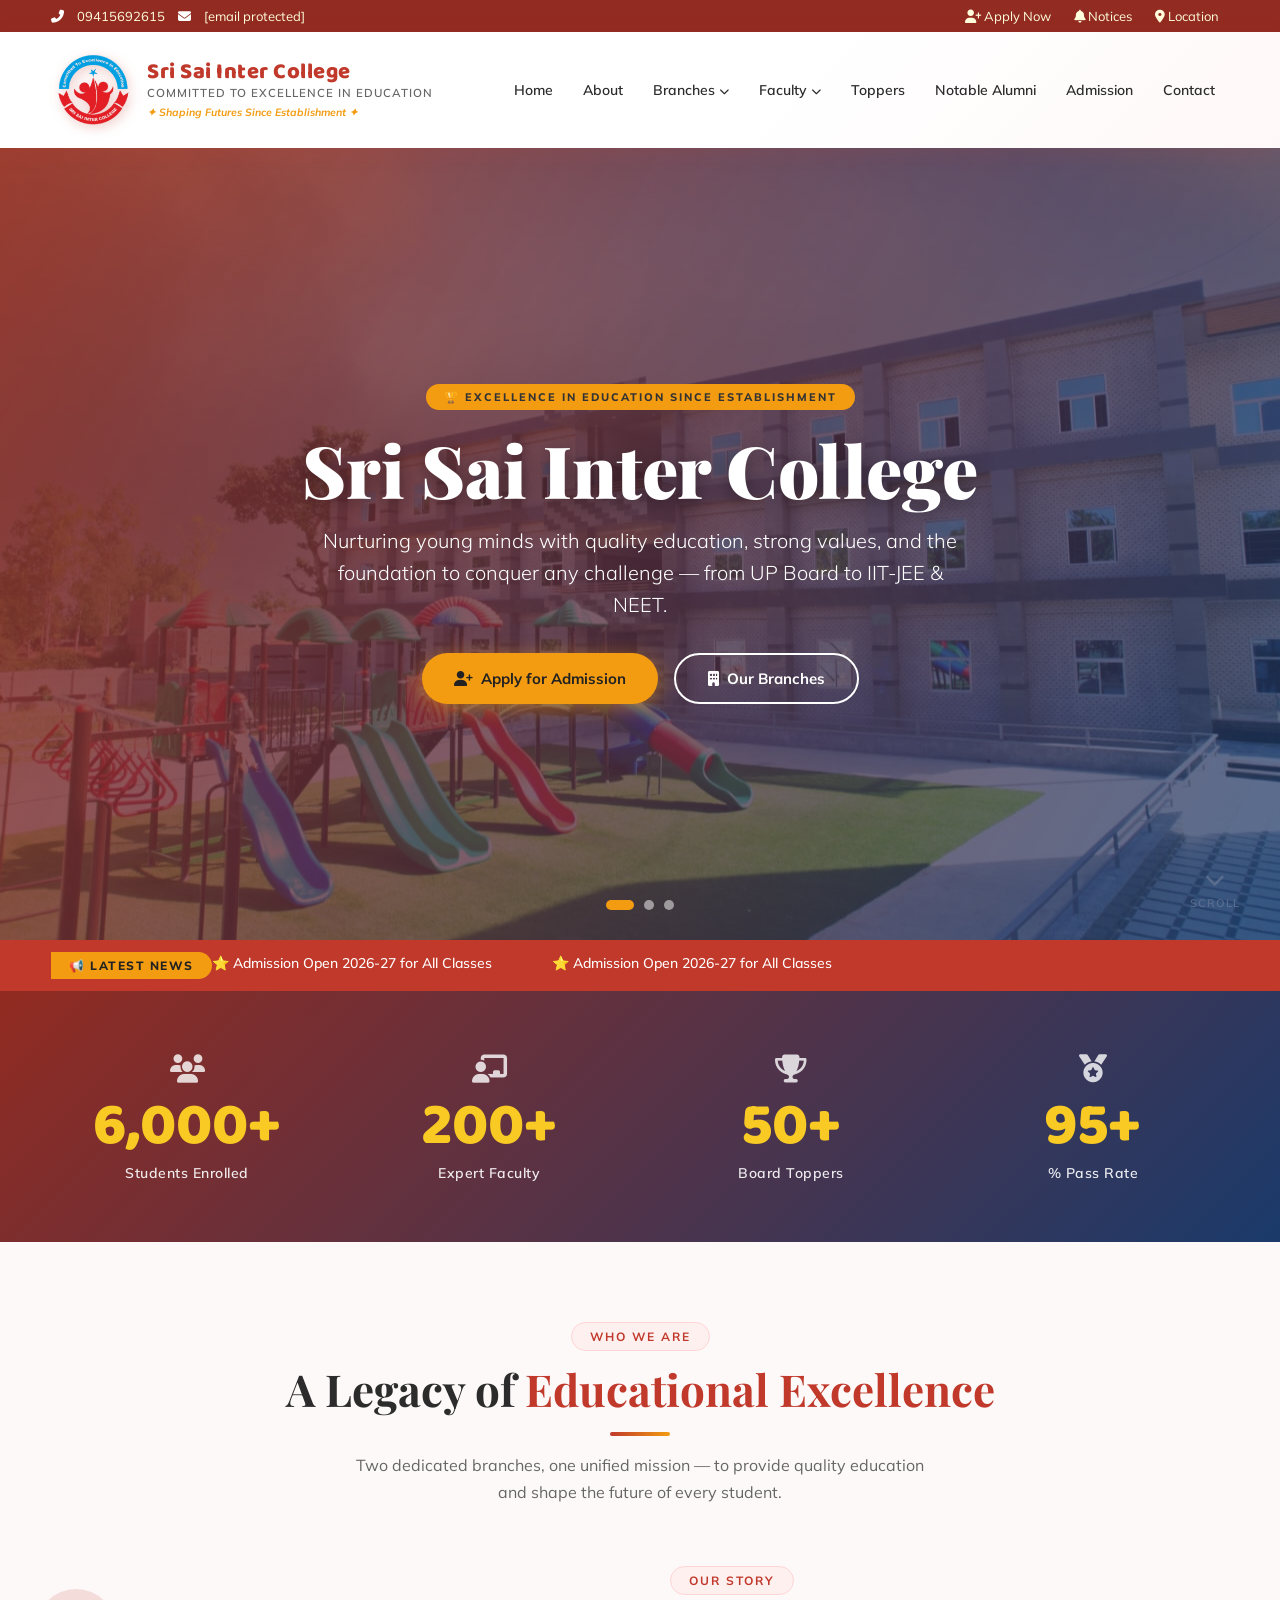
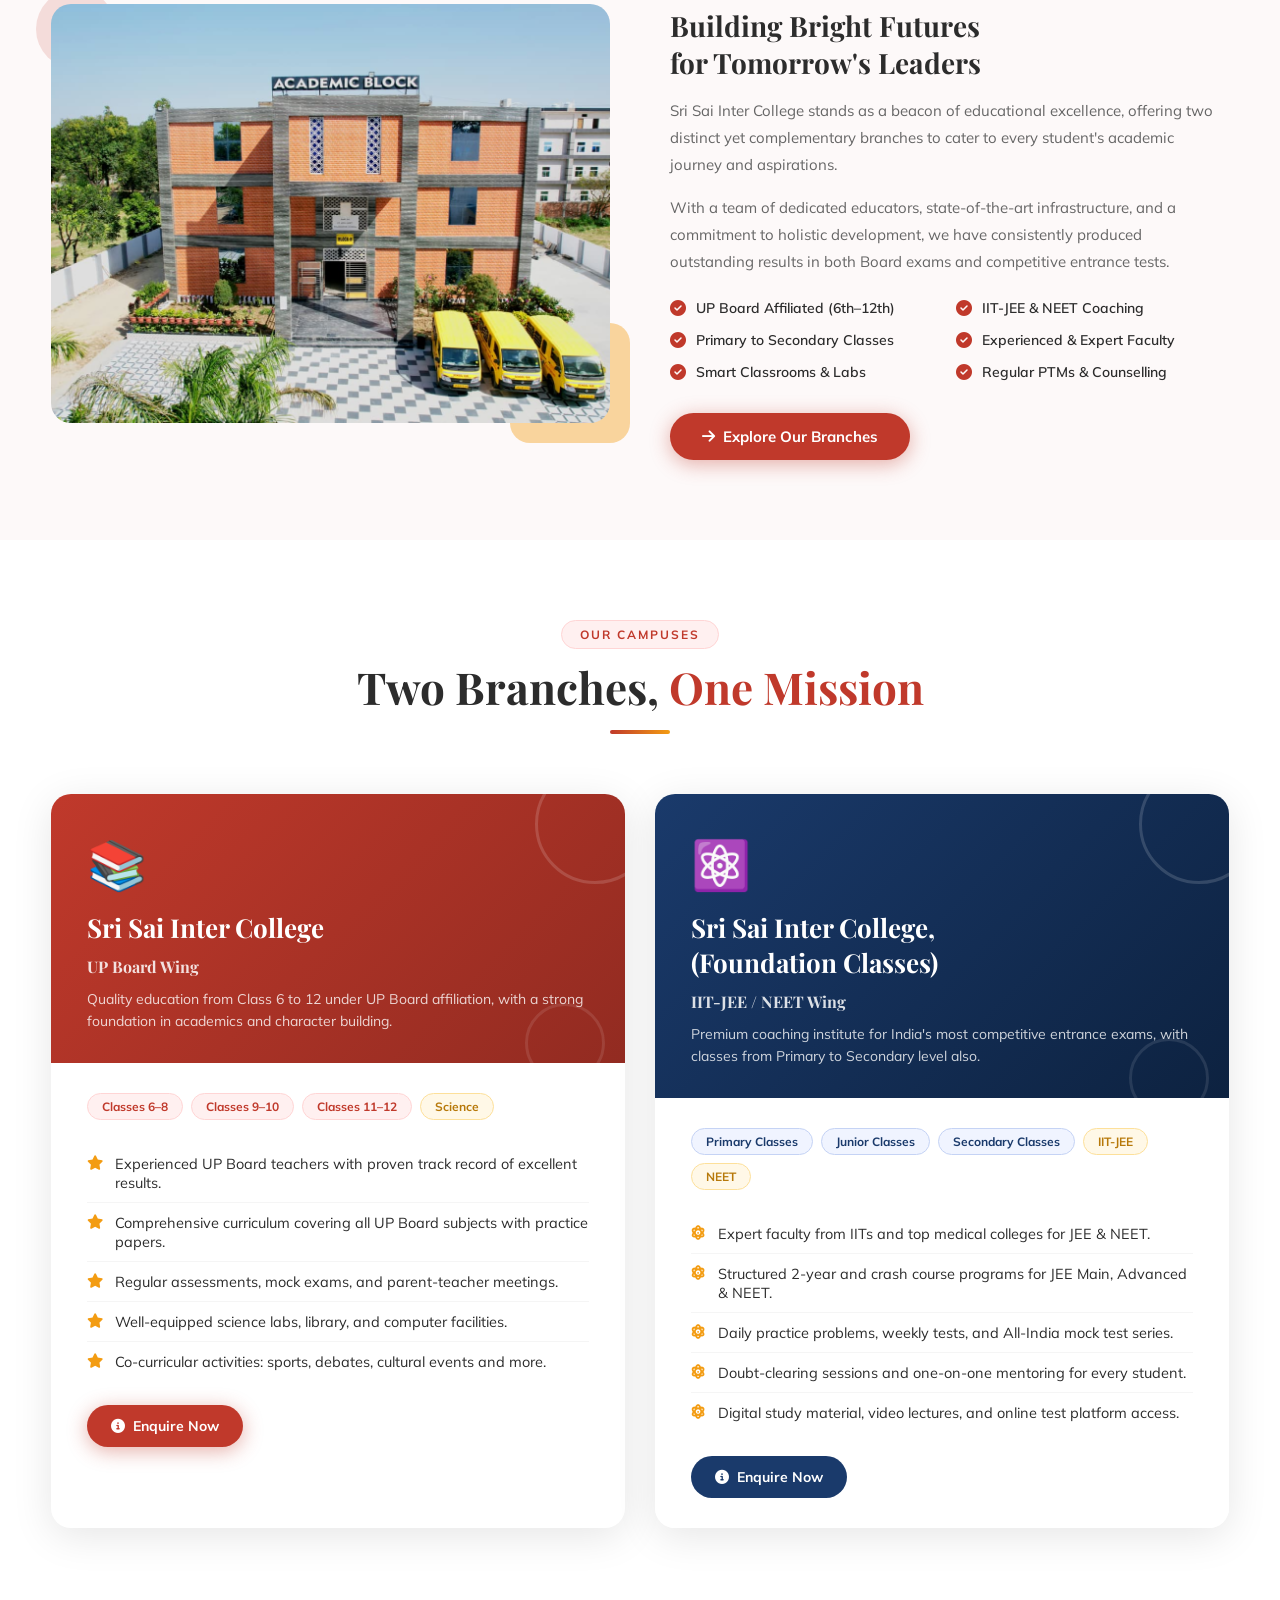
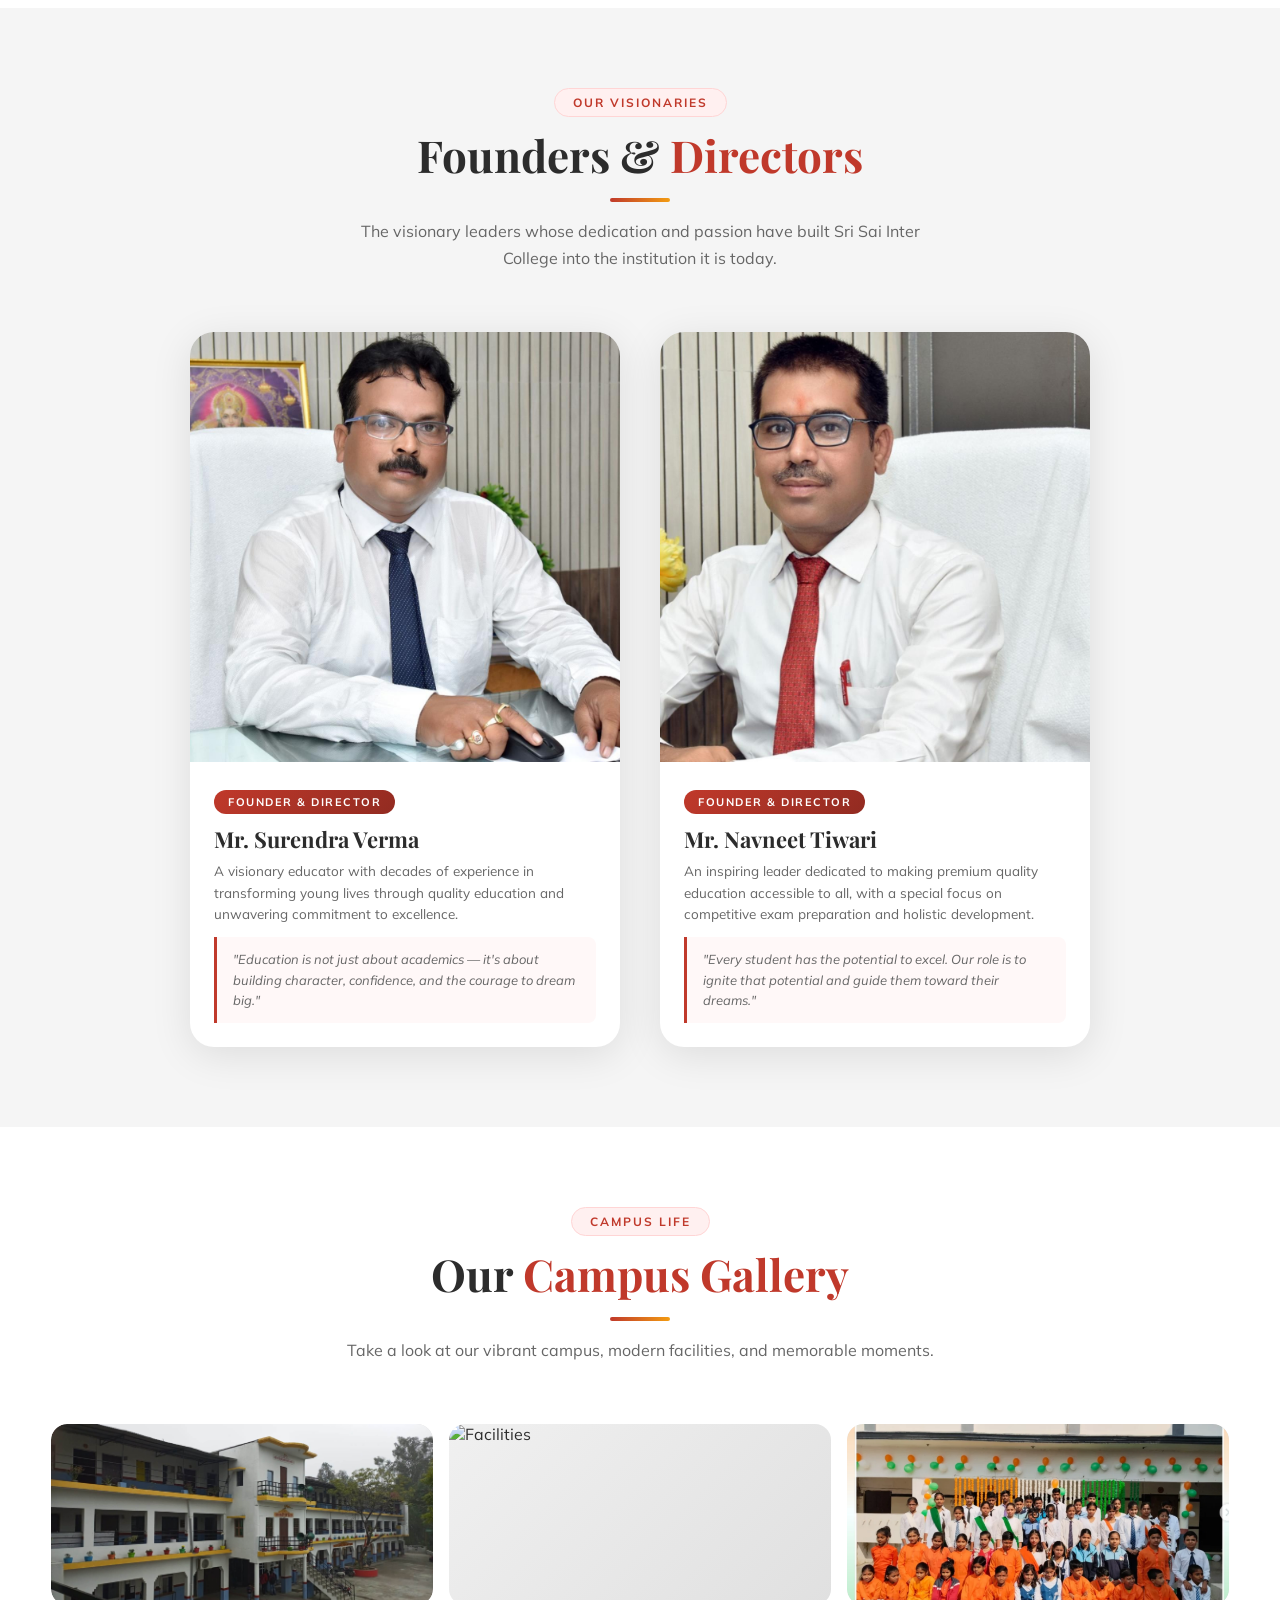
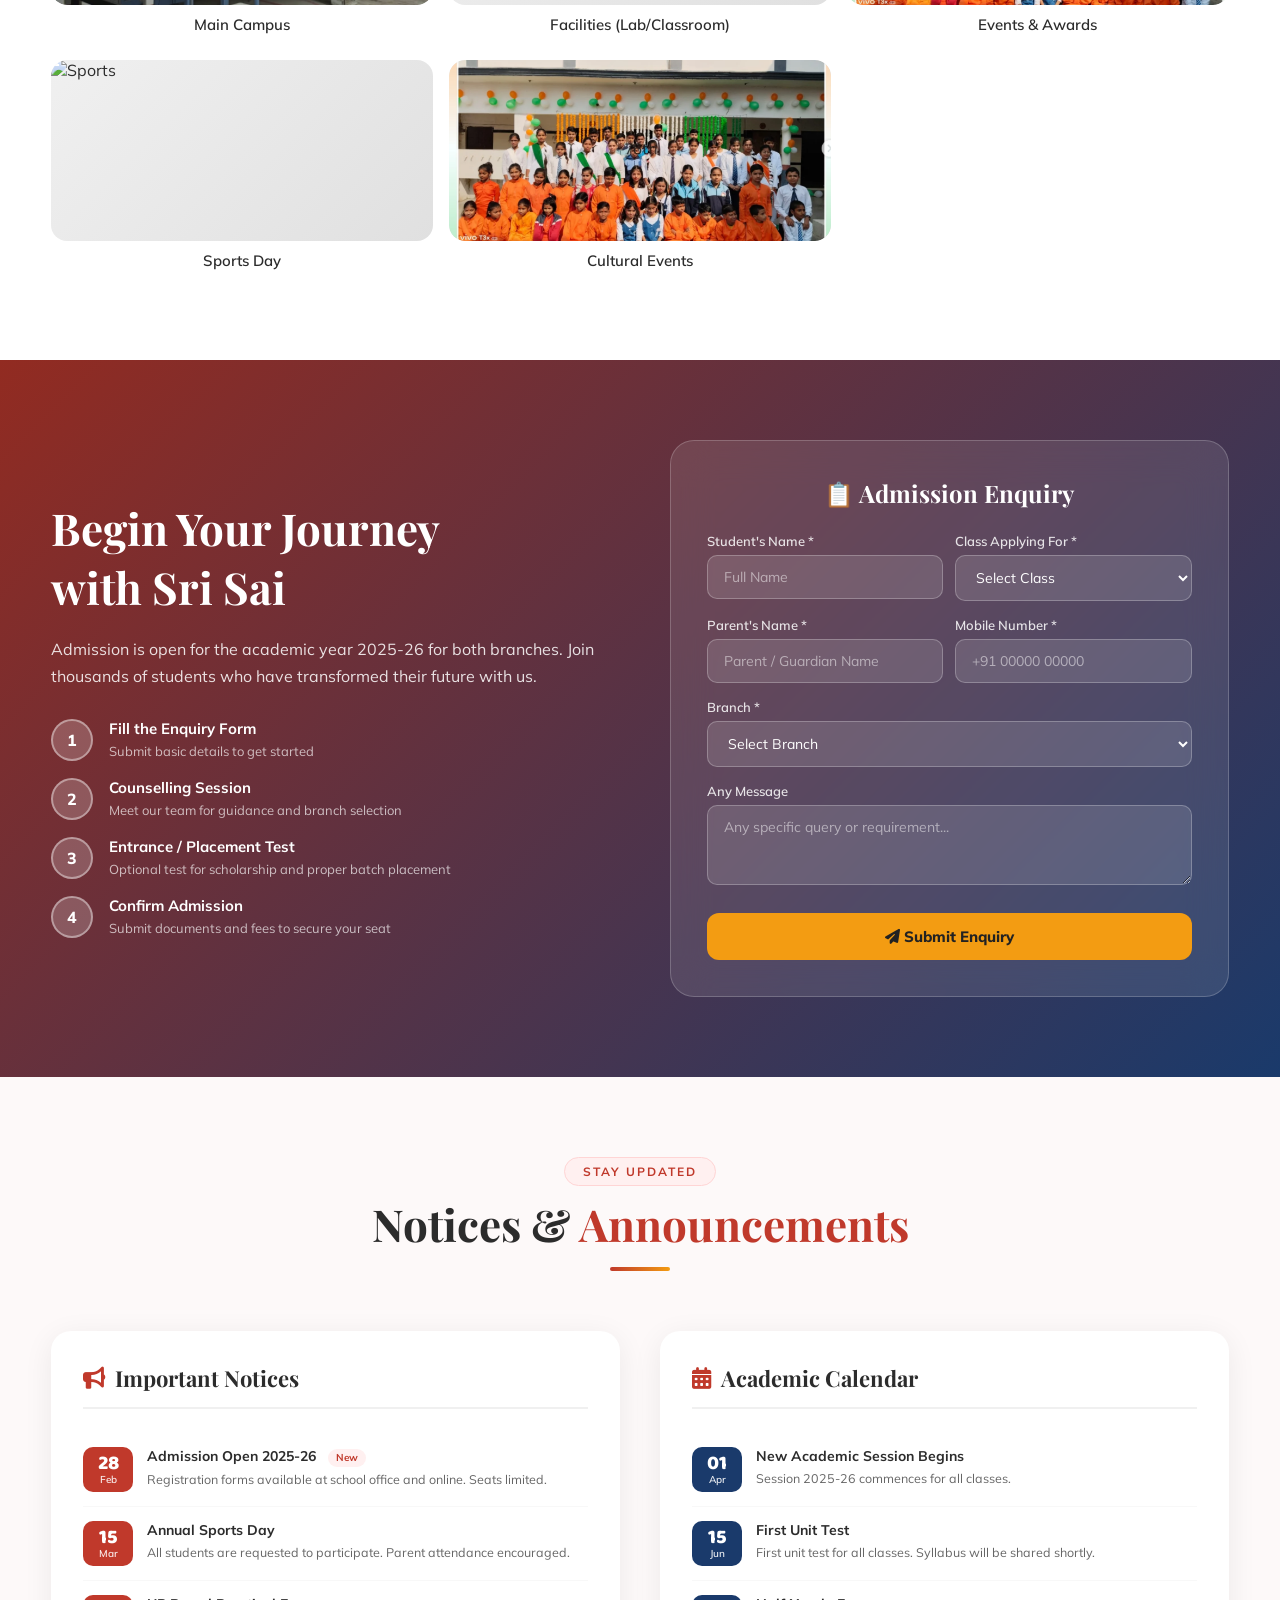
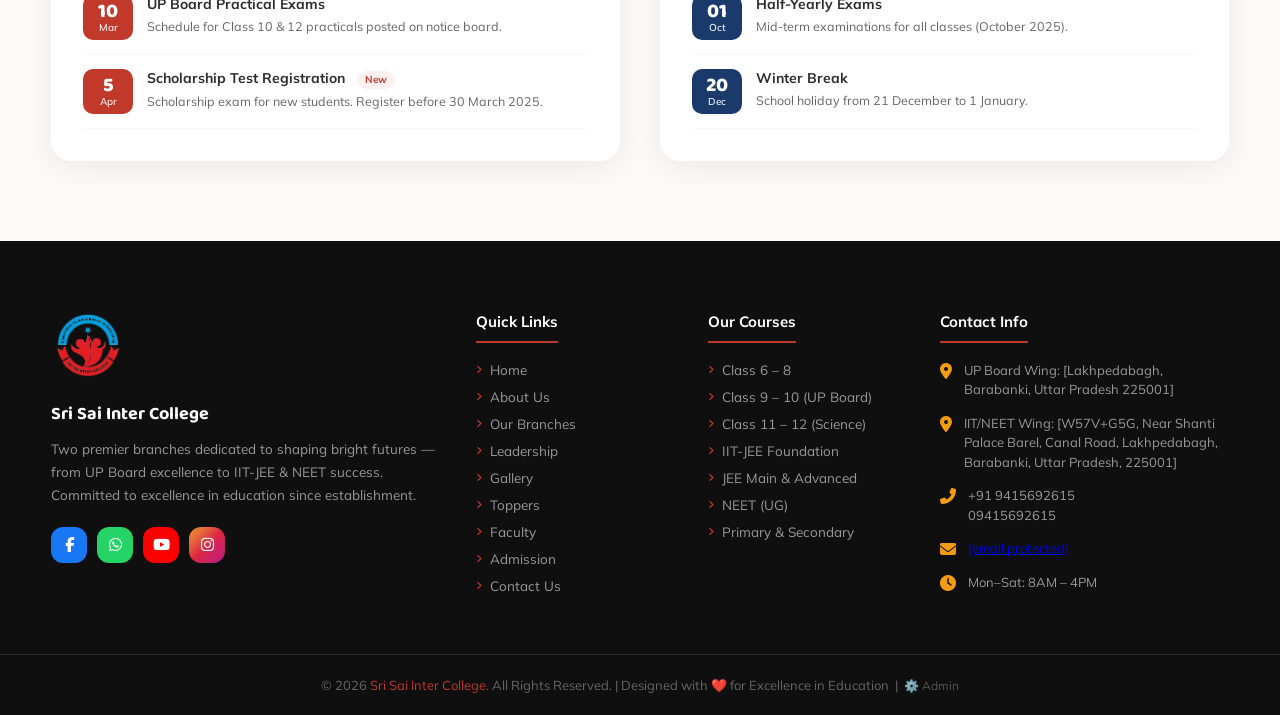
==== commit fa07b715: "Update print statement from 'Hello' to 'Goodbye'" ====
--- a/index.html
+++ b/index.html
@@ -471,7 +471,7 @@
 
   <!-- TOPPERS -->
 
-  <section class="toppers" id="toppers">
+  <!-- <section class="toppers" id="toppers">
     <div class="container">
 
       <div class="section-header reveal">
@@ -621,11 +621,11 @@
       </div>
 
     </div>
-  </section>
+  </section> -->
 
   <!-- FACULTY -->
 
-  <section class="faculty" id="faculty">
+  <!-- <section class="faculty" id="faculty">
     <div class="container">
       <div class="section-header reveal">
         <div class="section-tag">Meet the Team</div>
@@ -747,7 +747,7 @@
       </div>
 
     </div>
-  </section>
+  </section> -->
 
   <!-- ADMISSION -->
 
@@ -954,7 +954,7 @@
   </section>
 
   <!-- CONTACT -->
-  <section class="contact" id="contact">
+  <!-- <section class="contact" id="contact">
     <div class="container">
       <div class="section-header reveal">
         <div class="section-tag">Get in Touch</div>
@@ -1088,7 +1088,7 @@
       </div>
     </div>
     </div>
-  </section>
+  </section> -->
 
 
   <!-- FOOTER -->
@@ -1202,4 +1202,5 @@
   <script>document.addEventListener("DOMContentLoaded", loadNoticesOnPage);</script>
 </body>
 
-</html>+
+</html>
